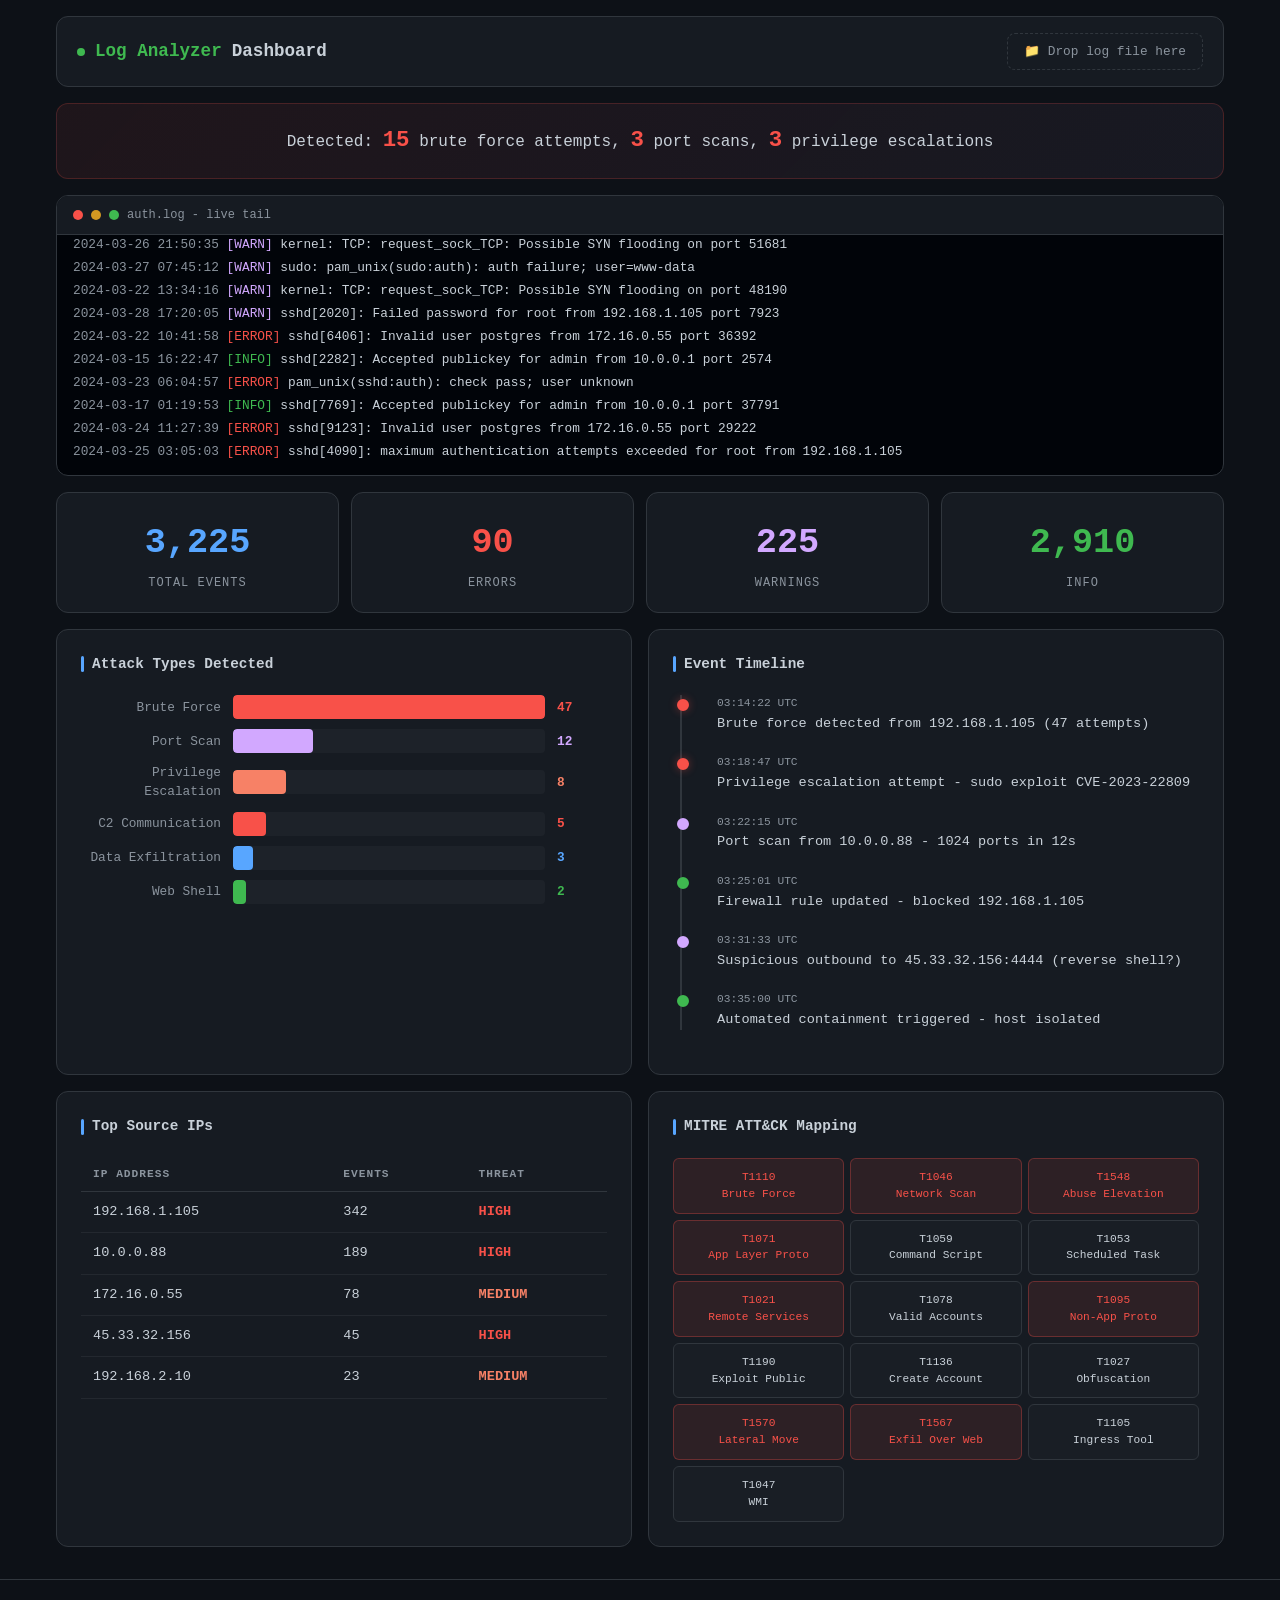
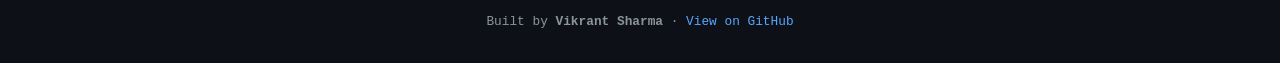
==== frontend/index.html @ 92d9c01c "feat: add interactive demo frontend" ====
<!DOCTYPE html>
<html lang="en">
<head>
<meta charset="UTF-8">
<meta name="viewport" content="width=device-width, initial-scale=1.0">
<title>Log Analyzer Dashboard - Cybersecurity Log Intelligence</title>
<style>
*,*::before,*::after{margin:0;padding:0;box-sizing:border-box}
:root{--bg:#0d1117;--surface:#161b22;--border:#30363d;--text:#c9d1d9;--text-dim:#8b949e;--error:#f85149;--success:#3fb950;--warn:#d2a8ff;--info:#58a6ff;--accent:#f78166}
body{font-family:'Cascadia Code','Fira Code','SF Mono',monospace;background:var(--bg);color:var(--text);overflow-x:hidden;line-height:1.5;font-size:14px}
a{color:var(--info);text-decoration:none}

.layout{display:grid;grid-template-columns:1fr;max-width:1200px;margin:0 auto;padding:16px;gap:16px}

/* Header */
.header{display:flex;align-items:center;justify-content:space-between;padding:16px 20px;background:var(--surface);border:1px solid var(--border);border-radius:12px;flex-wrap:wrap;gap:12px}
.header h1{font-size:1.1rem;font-weight:700;display:flex;align-items:center;gap:10px}
.header h1 span{color:var(--success)}
.pulse{width:8px;height:8px;border-radius:50%;background:var(--success);display:inline-block;animation:pulse 2s ease-in-out infinite}
@keyframes pulse{0%,100%{opacity:1;box-shadow:0 0 0 0 rgba(63,185,80,0.4)}50%{opacity:.7;box-shadow:0 0 0 6px rgba(63,185,80,0)}}
.upload-area{padding:8px 16px;border:1px dashed var(--border);border-radius:8px;color:var(--text-dim);font-size:.8rem;cursor:help;position:relative}
.upload-area:hover::after{content:'Demo Mode - Upload disabled';position:absolute;top:100%;left:50%;transform:translateX(-50%);margin-top:6px;padding:6px 12px;background:#1f2937;border:1px solid var(--border);border-radius:6px;font-size:.75rem;white-space:nowrap;color:var(--warn);z-index:10}

/* Terminal */
.terminal{background:#010409;border:1px solid var(--border);border-radius:12px;overflow:hidden}
.terminal-bar{display:flex;align-items:center;gap:8px;padding:10px 16px;background:var(--surface);border-bottom:1px solid var(--border)}
.terminal-dot{width:10px;height:10px;border-radius:50%}
.terminal-bar span{font-size:.75rem;color:var(--text-dim)}
.terminal-body{height:240px;overflow:hidden;padding:12px 16px;font-size:.8rem;line-height:1.8}
.log-line{opacity:0;animation:fadeInLog .3s forwards;white-space:nowrap;overflow:hidden;text-overflow:ellipsis}
@keyframes fadeInLog{to{opacity:1}}
.log-info{color:var(--success)}
.log-warn{color:var(--warn)}
.log-error{color:var(--error)}
.log-critical{color:#ff6b6b;font-weight:700;text-shadow:0 0 8px rgba(248,81,73,0.3)}
.log-ts{color:var(--text-dim)}

/* Stats Grid */
.stats-grid{display:grid;grid-template-columns:repeat(auto-fit,minmax(180px,1fr));gap:12px}
.stat-card{background:var(--surface);border:1px solid var(--border);border-radius:12px;padding:20px;text-align:center;transition:border-color .2s}
.stat-card:hover{border-color:var(--info)}
.stat-number{font-size:2.2rem;font-weight:800;margin:4px 0}
.stat-number.error-count{color:var(--error)}
.stat-number.warn-count{color:var(--warn)}
.stat-number.info-count{color:var(--success)}
.stat-number.total-count{color:var(--info)}
.stat-label{font-size:.75rem;color:var(--text-dim);text-transform:uppercase;letter-spacing:1px}

/* Counter Animation */
.counter{font-variant-numeric:tabular-nums}

/* Bar Chart */
.panel{background:var(--surface);border:1px solid var(--border);border-radius:12px;padding:24px}
.panel h3{font-size:.9rem;margin-bottom:20px;color:var(--text);display:flex;align-items:center;gap:8px}
.panel h3::before{content:'';width:3px;height:16px;background:var(--info);border-radius:2px;display:inline-block}
.bar-chart{display:flex;flex-direction:column;gap:10px}
.bar-row{display:grid;grid-template-columns:140px 1fr 50px;align-items:center;gap:12px}
.bar-name{font-size:.8rem;color:var(--text-dim);text-align:right}
.bar-track{height:24px;background:rgba(255,255,255,0.03);border-radius:4px;overflow:hidden}
.bar-fill{height:100%;border-radius:4px;transition:width 1.5s ease;width:0}
.bar-value{font-size:.8rem;font-weight:600}

/* Timeline */
.timeline{position:relative;padding-left:24px}
.timeline::before{content:'';position:absolute;left:7px;top:0;bottom:0;width:2px;background:var(--border)}
.tl-event{position:relative;margin-bottom:20px;padding-left:20px}
.tl-event::before{content:'';position:absolute;left:-20px;top:4px;width:12px;height:12px;border-radius:50%;border:2px solid var(--border);background:var(--bg)}
.tl-event.critical::before{border-color:var(--error);background:var(--error);box-shadow:0 0 8px rgba(248,81,73,0.4)}
.tl-event.warning::before{border-color:var(--warn);background:var(--warn)}
.tl-event.info::before{border-color:var(--success);background:var(--success)}
.tl-time{font-size:.7rem;color:var(--text-dim)}
.tl-desc{font-size:.85rem;margin-top:2px}

/* IP Table */
.ip-table{width:100%;border-collapse:collapse}
.ip-table th{text-align:left;font-size:.7rem;text-transform:uppercase;letter-spacing:1px;color:var(--text-dim);padding:8px 12px;border-bottom:1px solid var(--border)}
.ip-table td{padding:10px 12px;border-bottom:1px solid rgba(48,54,61,0.5);font-size:.85rem}
.ip-table tr:hover td{background:rgba(255,255,255,0.02)}
.threat-high{color:var(--error);font-weight:600}
.threat-med{color:var(--accent);font-weight:600}

/* MITRE Grid */
.mitre-grid{display:grid;grid-template-columns:repeat(auto-fill,minmax(130px,1fr));gap:6px}
.mitre-cell{padding:10px 8px;border-radius:6px;font-size:.7rem;text-align:center;border:1px solid var(--border);background:rgba(255,255,255,0.01);transition:all .2s;cursor:default}
.mitre-cell.detected{background:rgba(248,81,73,0.1);border-color:rgba(248,81,73,0.3);color:var(--error)}
.mitre-cell.detected:hover{background:rgba(248,81,73,0.2);transform:scale(1.05)}

/* Two col */
.two-col{display:grid;grid-template-columns:1fr 1fr;gap:16px}
@media(max-width:768px){.two-col{grid-template-columns:1fr}}

/* Detection banner */
.detection-banner{background:linear-gradient(135deg,rgba(248,81,73,0.08),rgba(215,168,255,0.05));border:1px solid rgba(248,81,73,0.2);border-radius:12px;padding:20px 24px;text-align:center;font-size:1rem}
.detection-banner strong{color:var(--error);font-size:1.4rem}

footer{padding:32px 16px;text-align:center;color:var(--text-dim);font-size:.8rem;border-top:1px solid var(--border);margin-top:16px}
footer a{color:var(--info)}

.fade-in{opacity:0;transform:translateY(16px);transition:opacity .5s,transform .5s}
.fade-in.visible{opacity:1;transform:translateY(0)}
</style>
</head>
<body>

<div class="layout">
  <div class="header">
    <h1><span class="pulse"></span> <span>Log Analyzer</span> Dashboard</h1>
    <div class="upload-area">&#128193; Drop log file here</div>
  </div>

  <div class="detection-banner fade-in">
    Detected: <strong><span class="counter" data-target="47">0</span></strong> brute force attempts, <strong><span class="counter" data-target="12">0</span></strong> port scans, <strong><span class="counter" data-target="8">0</span></strong> privilege escalations
  </div>

  <div class="terminal fade-in">
    <div class="terminal-bar">
      <div class="terminal-dot" style="background:#f85149"></div>
      <div class="terminal-dot" style="background:#d29922"></div>
      <div class="terminal-dot" style="background:#3fb950"></div>
      <span>auth.log - live tail</span>
    </div>
    <div class="terminal-body" id="terminalBody"></div>
  </div>

  <div class="stats-grid fade-in">
    <div class="stat-card"><div class="stat-number total-count counter" data-target="12847">0</div><div class="stat-label">Total Events</div></div>
    <div class="stat-card"><div class="stat-number error-count counter" data-target="342">0</div><div class="stat-label">Errors</div></div>
    <div class="stat-card"><div class="stat-number warn-count counter" data-target="891">0</div><div class="stat-label">Warnings</div></div>
    <div class="stat-card"><div class="stat-number info-count counter" data-target="11614">0</div><div class="stat-label">Info</div></div>
  </div>

  <div class="two-col fade-in">
    <div class="panel">
      <h3>Attack Types Detected</h3>
      <div class="bar-chart" id="barChart"></div>
    </div>
    <div class="panel">
      <h3>Event Timeline</h3>
      <div class="timeline">
        <div class="tl-event critical"><div class="tl-time">03:14:22 UTC</div><div class="tl-desc">Brute force detected from 192.168.1.105 (47 attempts)</div></div>
        <div class="tl-event critical"><div class="tl-time">03:18:47 UTC</div><div class="tl-desc">Privilege escalation attempt - sudo exploit CVE-2023-22809</div></div>
        <div class="tl-event warning"><div class="tl-time">03:22:15 UTC</div><div class="tl-desc">Port scan from 10.0.0.88 - 1024 ports in 12s</div></div>
        <div class="tl-event info"><div class="tl-time">03:25:01 UTC</div><div class="tl-desc">Firewall rule updated - blocked 192.168.1.105</div></div>
        <div class="tl-event warning"><div class="tl-time">03:31:33 UTC</div><div class="tl-desc">Suspicious outbound to 45.33.32.156:4444 (reverse shell?)</div></div>
        <div class="tl-event info"><div class="tl-time">03:35:00 UTC</div><div class="tl-desc">Automated containment triggered - host isolated</div></div>
      </div>
    </div>
  </div>

  <div class="two-col fade-in">
    <div class="panel">
      <h3>Top Source IPs</h3>
      <table class="ip-table">
        <thead><tr><th>IP Address</th><th>Events</th><th>Threat</th></tr></thead>
        <tbody>
          <tr><td>192.168.1.105</td><td>342</td><td class="threat-high">HIGH</td></tr>
          <tr><td>10.0.0.88</td><td>189</td><td class="threat-high">HIGH</td></tr>
          <tr><td>172.16.0.55</td><td>78</td><td class="threat-med">MEDIUM</td></tr>
          <tr><td>45.33.32.156</td><td>45</td><td class="threat-high">HIGH</td></tr>
          <tr><td>192.168.2.10</td><td>23</td><td class="threat-med">MEDIUM</td></tr>
        </tbody>
      </table>
    </div>
    <div class="panel">
      <h3>MITRE ATT&CK Mapping</h3>
      <div class="mitre-grid" id="mitreGrid"></div>
    </div>
  </div>
</div>

<footer>
  <p>Built by <strong>Vikrant Sharma</strong> &middot; <a href="https://github.com/Vikrant892/log-analyzer-dashboard" target="_blank">View on GitHub</a></p>
</footer>

<script>
// Log lines
const logTemplates=[
  {level:'info',msg:'sshd[{pid}]: Accepted publickey for admin from 10.0.0.1 port {port}'},
  {level:'warn',msg:'sshd[{pid}]: Failed password for root from 192.168.1.105 port {port}'},
  {level:'error',msg:'sshd[{pid}]: maximum authentication attempts exceeded for root from 192.168.1.105'},
  {level:'info',msg:'kernel: [UFW BLOCK] IN=eth0 SRC=10.0.0.88 DST=10.0.0.1 PROTO=TCP DPT={port}'},
  {level:'warn',msg:'sudo: pam_unix(sudo:auth): auth failure; user=www-data'},
  {level:'critical',msg:'CRITICAL: Possible privilege escalation detected - CVE-2023-22809'},
  {level:'info',msg:'systemd[1]: Started Session {pid} of user admin'},
  {level:'error',msg:'sshd[{pid}]: Invalid user postgres from 172.16.0.55 port {port}'},
  {level:'warn',msg:'kernel: TCP: request_sock_TCP: Possible SYN flooding on port {port}'},
  {level:'info',msg:'auditd[{pid}]: SYSCALL arch=c000003e syscall=59 success=yes'},
  {level:'critical',msg:'ALERT: Outbound connection to known C2 server 45.33.32.156:4444'},
  {level:'error',msg:'pam_unix(sshd:auth): check pass; user unknown'},
  {level:'warn',msg:'sshd[{pid}]: Disconnecting: Too many authentication failures for root'},
];
function rng(a,b){return Math.floor(Math.random()*(b-a+1))+a}
function genTimestamp(){return`2024-03-${rng(15,28)} ${String(rng(0,23)).padStart(2,'0')}:${String(rng(0,59)).padStart(2,'0')}:${String(rng(0,59)).padStart(2,'0')}`}
function addLogLine(){
  const t=logTemplates[rng(0,logTemplates.length-1)];
  const msg=t.msg.replace(/\{pid\}/g,rng(1000,9999)).replace(/\{port\}/g,rng(1024,65535));
  const body=document.getElementById('terminalBody');
  const line=document.createElement('div');
  line.className='log-line';
  line.innerHTML=`<span class="log-ts">${genTimestamp()}</span> <span class="log-${t.level}">[${t.level.toUpperCase()}]</span> ${msg}`;
  body.appendChild(line);
  if(body.children.length>50)body.removeChild(body.firstChild);
  body.scrollTop=body.scrollHeight;
}
setInterval(addLogLine,600);
for(let i=0;i<12;i++)addLogLine();

// Bar chart
const attacks=[
  {name:'Brute Force',value:47,color:'var(--error)'},
  {name:'Port Scan',value:12,color:'var(--warn)'},
  {name:'Privilege Escalation',value:8,color:'var(--accent)'},
  {name:'C2 Communication',value:5,color:'#f85149'},
  {name:'Data Exfiltration',value:3,color:'var(--info)'},
  {name:'Web Shell',value:2,color:'var(--success)'},
];
const maxVal=Math.max(...attacks.map(a=>a.value));
const bc=document.getElementById('barChart');
attacks.forEach(a=>{
  const pct=(a.value/maxVal)*100;
  bc.innerHTML+=`<div class="bar-row"><div class="bar-name">${a.name}</div><div class="bar-track"><div class="bar-fill" style="background:${a.color}" data-width="${pct}%"></div></div><div class="bar-value" style="color:${a.color}">${a.value}</div></div>`;
});

// MITRE grid
const techniques=[
  {id:'T1110',name:'Brute Force',detected:true},{id:'T1046',name:'Network Scan',detected:true},
  {id:'T1548',name:'Abuse Elevation',detected:true},{id:'T1071',name:'App Layer Proto',detected:true},
  {id:'T1059',name:'Command Script',detected:false},{id:'T1053',name:'Scheduled Task',detected:false},
  {id:'T1021',name:'Remote Services',detected:true},{id:'T1078',name:'Valid Accounts',detected:false},
  {id:'T1095',name:'Non-App Proto',detected:true},{id:'T1190',name:'Exploit Public',detected:false},
  {id:'T1136',name:'Create Account',detected:false},{id:'T1027',name:'Obfuscation',detected:false},
  {id:'T1570',name:'Lateral Move',detected:true},{id:'T1567',name:'Exfil Over Web',detected:true},
  {id:'T1105',name:'Ingress Tool',detected:false},{id:'T1047',name:'WMI',detected:false},
];
const mg=document.getElementById('mitreGrid');
techniques.forEach(t=>{mg.innerHTML+=`<div class="mitre-cell ${t.detected?'detected':''}">${t.id}<br>${t.name}</div>`});

// Counters
const obs=new IntersectionObserver(entries=>{entries.forEach(e=>{
  if(!e.isIntersecting)return;
  e.target.classList.add('visible');
  e.target.querySelectorAll('.counter').forEach(c=>{
    const target=parseInt(c.dataset.target);
    let current=0;
    const step=Math.ceil(target/60);
    const timer=setInterval(()=>{current+=step;if(current>=target){current=target;clearInterval(timer)}c.textContent=current.toLocaleString()},20);
  });
})},{threshold:0.1});
document.querySelectorAll('.fade-in').forEach(el=>obs.observe(el));

// Animate bars after load
setTimeout(()=>{document.querySelectorAll('.bar-fill').forEach(b=>{b.style.width=b.dataset.width})},300);
</script>
</body>
</html>
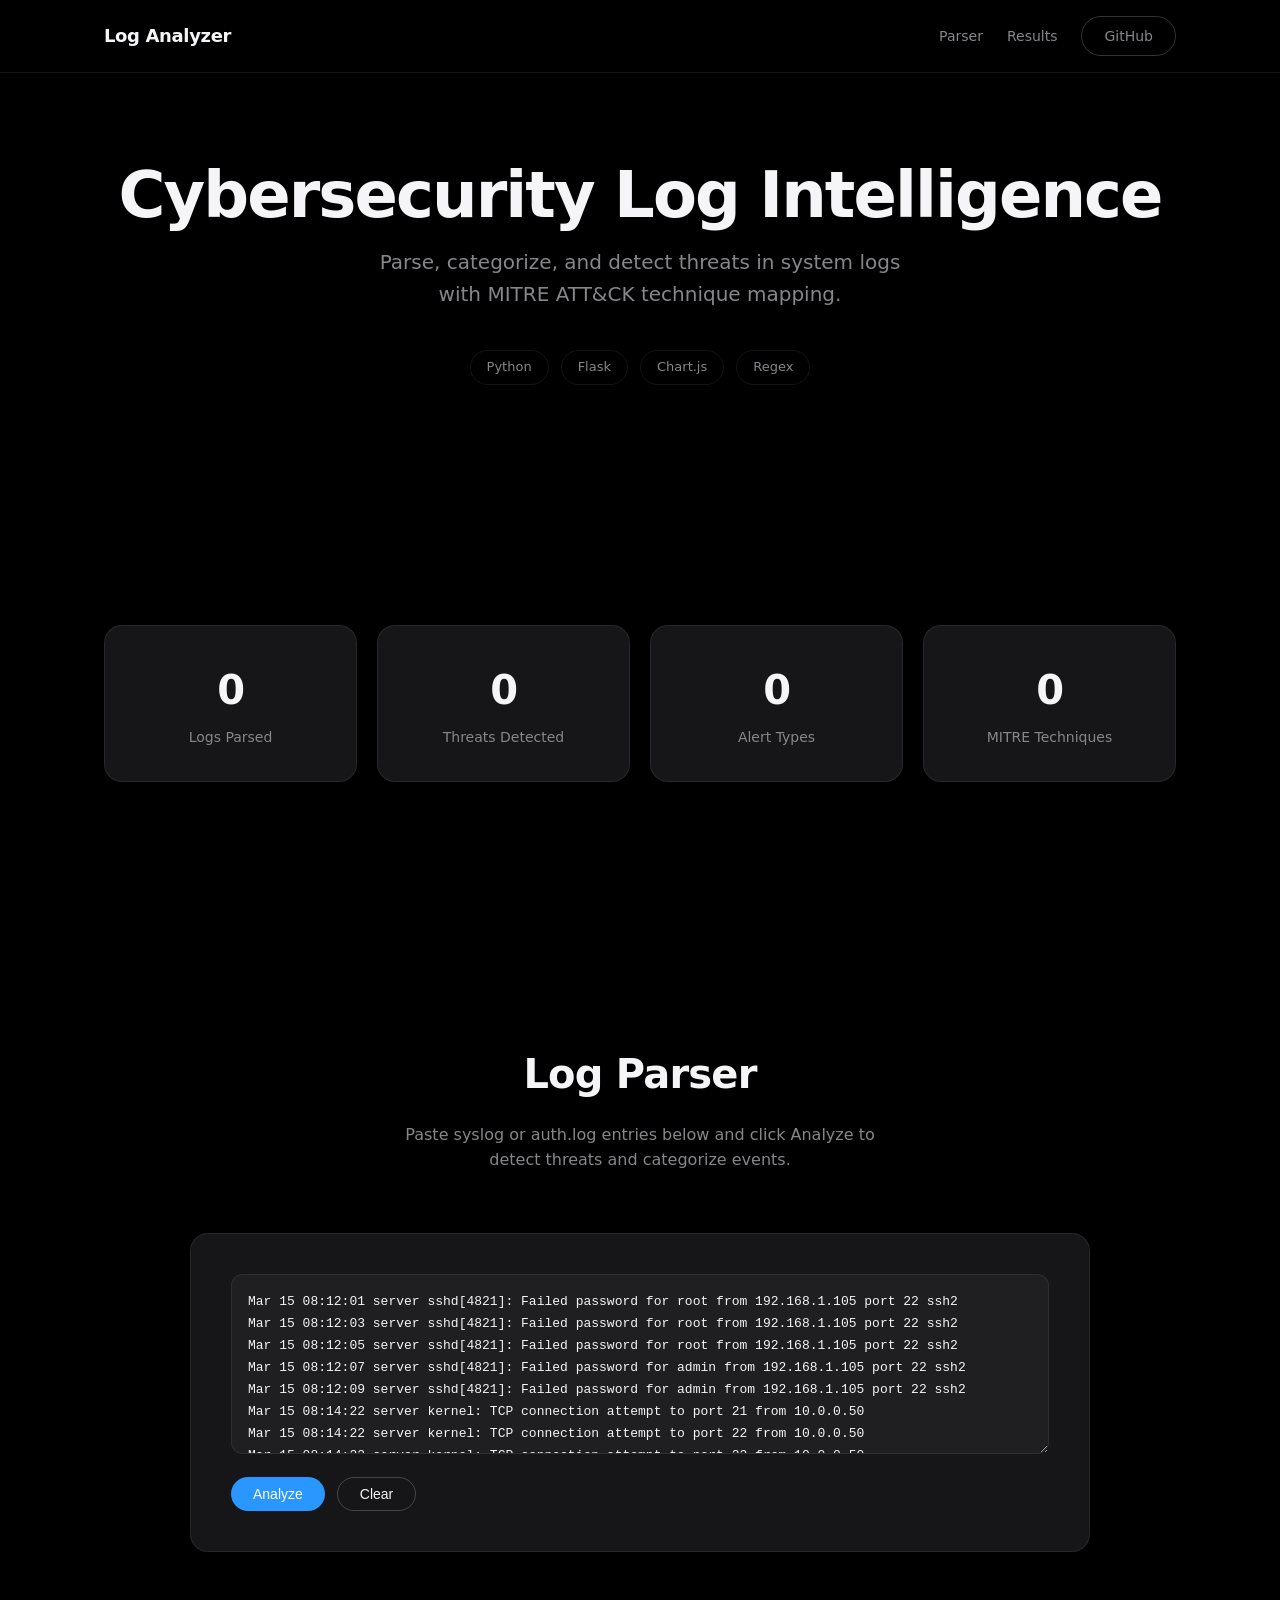
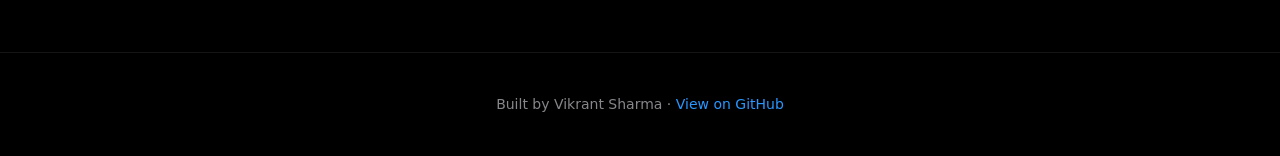
==== commit 150a4df1: "minor updates" ====
--- a/frontend/index.html
+++ b/frontend/index.html
@@ -3,253 +3,354 @@
 <head>
 <meta charset="UTF-8">
 <meta name="viewport" content="width=device-width, initial-scale=1.0">
-<title>Log Analyzer Dashboard - Cybersecurity Log Intelligence</title>
+<title>Log Analyzer</title>
 <style>
 *,*::before,*::after{margin:0;padding:0;box-sizing:border-box}
-:root{--bg:#0d1117;--surface:#161b22;--border:#30363d;--text:#c9d1d9;--text-dim:#8b949e;--error:#f85149;--success:#3fb950;--warn:#d2a8ff;--info:#58a6ff;--accent:#f78166}
-body{font-family:'Cascadia Code','Fira Code','SF Mono',monospace;background:var(--bg);color:var(--text);overflow-x:hidden;line-height:1.5;font-size:14px}
-a{color:var(--info);text-decoration:none}
-
-.layout{display:grid;grid-template-columns:1fr;max-width:1200px;margin:0 auto;padding:16px;gap:16px}
-
-/* Header */
-.header{display:flex;align-items:center;justify-content:space-between;padding:16px 20px;background:var(--surface);border:1px solid var(--border);border-radius:12px;flex-wrap:wrap;gap:12px}
-.header h1{font-size:1.1rem;font-weight:700;display:flex;align-items:center;gap:10px}
-.header h1 span{color:var(--success)}
-.pulse{width:8px;height:8px;border-radius:50%;background:var(--success);display:inline-block;animation:pulse 2s ease-in-out infinite}
-@keyframes pulse{0%,100%{opacity:1;box-shadow:0 0 0 0 rgba(63,185,80,0.4)}50%{opacity:.7;box-shadow:0 0 0 6px rgba(63,185,80,0)}}
-.upload-area{padding:8px 16px;border:1px dashed var(--border);border-radius:8px;color:var(--text-dim);font-size:.8rem;cursor:help;position:relative}
-.upload-area:hover::after{content:'Demo Mode - Upload disabled';position:absolute;top:100%;left:50%;transform:translateX(-50%);margin-top:6px;padding:6px 12px;background:#1f2937;border:1px solid var(--border);border-radius:6px;font-size:.75rem;white-space:nowrap;color:var(--warn);z-index:10}
-
-/* Terminal */
-.terminal{background:#010409;border:1px solid var(--border);border-radius:12px;overflow:hidden}
-.terminal-bar{display:flex;align-items:center;gap:8px;padding:10px 16px;background:var(--surface);border-bottom:1px solid var(--border)}
-.terminal-dot{width:10px;height:10px;border-radius:50%}
-.terminal-bar span{font-size:.75rem;color:var(--text-dim)}
-.terminal-body{height:240px;overflow:hidden;padding:12px 16px;font-size:.8rem;line-height:1.8}
-.log-line{opacity:0;animation:fadeInLog .3s forwards;white-space:nowrap;overflow:hidden;text-overflow:ellipsis}
-@keyframes fadeInLog{to{opacity:1}}
-.log-info{color:var(--success)}
-.log-warn{color:var(--warn)}
-.log-error{color:var(--error)}
-.log-critical{color:#ff6b6b;font-weight:700;text-shadow:0 0 8px rgba(248,81,73,0.3)}
-.log-ts{color:var(--text-dim)}
-
-/* Stats Grid */
-.stats-grid{display:grid;grid-template-columns:repeat(auto-fit,minmax(180px,1fr));gap:12px}
-.stat-card{background:var(--surface);border:1px solid var(--border);border-radius:12px;padding:20px;text-align:center;transition:border-color .2s}
-.stat-card:hover{border-color:var(--info)}
-.stat-number{font-size:2.2rem;font-weight:800;margin:4px 0}
-.stat-number.error-count{color:var(--error)}
-.stat-number.warn-count{color:var(--warn)}
-.stat-number.info-count{color:var(--success)}
-.stat-number.total-count{color:var(--info)}
-.stat-label{font-size:.75rem;color:var(--text-dim);text-transform:uppercase;letter-spacing:1px}
-
-/* Counter Animation */
-.counter{font-variant-numeric:tabular-nums}
-
-/* Bar Chart */
-.panel{background:var(--surface);border:1px solid var(--border);border-radius:12px;padding:24px}
-.panel h3{font-size:.9rem;margin-bottom:20px;color:var(--text);display:flex;align-items:center;gap:8px}
-.panel h3::before{content:'';width:3px;height:16px;background:var(--info);border-radius:2px;display:inline-block}
-.bar-chart{display:flex;flex-direction:column;gap:10px}
-.bar-row{display:grid;grid-template-columns:140px 1fr 50px;align-items:center;gap:12px}
-.bar-name{font-size:.8rem;color:var(--text-dim);text-align:right}
-.bar-track{height:24px;background:rgba(255,255,255,0.03);border-radius:4px;overflow:hidden}
-.bar-fill{height:100%;border-radius:4px;transition:width 1.5s ease;width:0}
-.bar-value{font-size:.8rem;font-weight:600}
+:root{--bg:#000;--card:rgba(28,28,30,0.8);--border:rgba(255,255,255,0.08);--text:#F5F5F7;--sub:#86868B;--accent:#2997FF;--radius:18px;--font:-apple-system,BlinkMacSystemFont,'SF Pro Display','Inter',system-ui,sans-serif;--crit:#FF453A;--high:#FF9F0A;--med:#FFD60A;--low:#30D158;--info:#64D2FF}
+html{scroll-behavior:smooth}
+body{background:var(--bg);color:var(--text);font-family:var(--font);line-height:1.6;-webkit-font-smoothing:antialiased}
+a{color:var(--accent);text-decoration:none;transition:opacity .3s ease}
+a:hover{opacity:.8}
+.container{max-width:1120px;margin:0 auto;padding:0 24px}
+section{padding:100px 0}
+
+/* Nav */
+nav{position:fixed;top:0;left:0;right:0;z-index:100;background:rgba(0,0,0,0.85);backdrop-filter:blur(20px);border-bottom:1px solid var(--border);padding:16px 0}
+nav .container{display:flex;justify-content:space-between;align-items:center}
+nav h1{font-size:18px;font-weight:600;letter-spacing:-0.02em}
+nav .links{display:flex;gap:24px;align-items:center}
+nav .links a{color:var(--sub);font-size:14px;transition:color .3s ease}
+nav .links a:hover{color:var(--text)}
+.pill{display:inline-block;padding:8px 22px;border-radius:100px;font-size:14px;font-weight:500;transition:all .3s ease;cursor:pointer;border:none}
+.pill-primary{background:var(--accent);color:#fff}
+.pill-primary:hover{background:#1a8aed;opacity:1}
+.pill-outline{border:1px solid rgba(255,255,255,0.2);color:var(--text);background:transparent}
+.pill-outline:hover{border-color:rgba(255,255,255,0.4);opacity:1}
+
+/* Hero */
+.hero{padding:160px 0 80px;text-align:center}
+.hero h2{font-size:clamp(40px,6vw,64px);font-weight:700;letter-spacing:-0.03em;line-height:1.1;margin-bottom:16px}
+.hero p{font-size:20px;color:var(--sub);max-width:540px;margin:0 auto 40px}
+.tech-stack{display:flex;gap:12px;justify-content:center;flex-wrap:wrap}
+.tech-tag{padding:6px 16px;border-radius:100px;border:1px solid var(--border);font-size:13px;color:var(--sub)}
+
+/* Stats */
+.stats{display:grid;grid-template-columns:repeat(auto-fit,minmax(200px,1fr));gap:20px;padding:60px 0}
+.stat-card{background:var(--card);border:1px solid var(--border);border-radius:var(--radius);backdrop-filter:blur(20px);padding:32px;text-align:center;transition:transform .3s ease}
+.stat-card:hover{transform:translateY(-4px)}
+.stat-card .value{font-size:40px;font-weight:700;letter-spacing:-0.03em}
+.stat-card .label{font-size:14px;color:var(--sub);margin-top:4px}
+
+/* Section headings */
+.section-title{font-size:clamp(28px,4vw,40px);font-weight:700;letter-spacing:-0.02em;text-align:center;margin-bottom:16px}
+.section-sub{font-size:16px;color:var(--sub);text-align:center;margin-bottom:60px;max-width:520px;margin-left:auto;margin-right:auto}
+
+/* Parser */
+.parser-card{background:var(--card);border:1px solid var(--border);border-radius:var(--radius);backdrop-filter:blur(20px);padding:40px;max-width:900px;margin:0 auto}
+#log-input{width:100%;min-height:180px;background:rgba(255,255,255,0.04);border:1px solid var(--border);border-radius:12px;padding:16px;color:var(--text);font-family:'SF Mono',Consolas,monospace;font-size:13px;resize:vertical;transition:border .3s ease;line-height:1.7}
+#log-input:focus{outline:none;border-color:var(--accent)}
+.parser-actions{display:flex;gap:12px;margin-top:16px;flex-wrap:wrap}
+
+/* Results grid */
+.results-grid{display:grid;grid-template-columns:1fr 1fr;gap:24px;margin-top:40px}
+.result-panel{background:rgba(255,255,255,0.03);border:1px solid var(--border);border-radius:var(--radius);padding:24px}
+.result-panel h4{font-size:14px;font-weight:600;margin-bottom:16px;text-transform:uppercase;letter-spacing:.04em;color:var(--sub)}
+.threat-item{padding:12px 0;border-bottom:1px solid var(--border);display:flex;gap:12px;align-items:flex-start}
+.threat-item:last-child{border-bottom:none}
+.sev-dot{width:10px;height:10px;border-radius:50%;flex-shrink:0;margin-top:5px}
+.sev-crit{background:var(--crit)}.sev-high{background:var(--high)}.sev-med{background:var(--med)}.sev-low{background:var(--low)}.sev-info{background:var(--info)}
+.threat-info .title{font-size:14px;font-weight:500}
+.threat-info .mitre{font-size:12px;color:var(--accent);margin-top:2px}
+.threat-info .detail{font-size:12px;color:var(--sub);margin-top:2px}
+
+/* Donut */
+.donut-wrap{display:flex;align-items:center;justify-content:center;gap:32px;flex-wrap:wrap}
+.donut{width:140px;height:140px;border-radius:50%;position:relative}
+.donut-center{position:absolute;inset:30px;border-radius:50%;background:var(--bg);display:flex;align-items:center;justify-content:center;font-size:13px;font-weight:600}
+.donut-legend{display:flex;flex-direction:column;gap:8px}
+.legend-item{display:flex;align-items:center;gap:8px;font-size:13px}
+.legend-color{width:12px;height:12px;border-radius:3px;flex-shrink:0}
 
 /* Timeline */
-.timeline{position:relative;padding-left:24px}
-.timeline::before{content:'';position:absolute;left:7px;top:0;bottom:0;width:2px;background:var(--border)}
-.tl-event{position:relative;margin-bottom:20px;padding-left:20px}
-.tl-event::before{content:'';position:absolute;left:-20px;top:4px;width:12px;height:12px;border-radius:50%;border:2px solid var(--border);background:var(--bg)}
-.tl-event.critical::before{border-color:var(--error);background:var(--error);box-shadow:0 0 8px rgba(248,81,73,0.4)}
-.tl-event.warning::before{border-color:var(--warn);background:var(--warn)}
-.tl-event.info::before{border-color:var(--success);background:var(--success)}
-.tl-time{font-size:.7rem;color:var(--text-dim)}
-.tl-desc{font-size:.85rem;margin-top:2px}
-
-/* IP Table */
-.ip-table{width:100%;border-collapse:collapse}
-.ip-table th{text-align:left;font-size:.7rem;text-transform:uppercase;letter-spacing:1px;color:var(--text-dim);padding:8px 12px;border-bottom:1px solid var(--border)}
-.ip-table td{padding:10px 12px;border-bottom:1px solid rgba(48,54,61,0.5);font-size:.85rem}
-.ip-table tr:hover td{background:rgba(255,255,255,0.02)}
-.threat-high{color:var(--error);font-weight:600}
-.threat-med{color:var(--accent);font-weight:600}
-
-/* MITRE Grid */
-.mitre-grid{display:grid;grid-template-columns:repeat(auto-fill,minmax(130px,1fr));gap:6px}
-.mitre-cell{padding:10px 8px;border-radius:6px;font-size:.7rem;text-align:center;border:1px solid var(--border);background:rgba(255,255,255,0.01);transition:all .2s;cursor:default}
-.mitre-cell.detected{background:rgba(248,81,73,0.1);border-color:rgba(248,81,73,0.3);color:var(--error)}
-.mitre-cell.detected:hover{background:rgba(248,81,73,0.2);transform:scale(1.05)}
-
-/* Two col */
-.two-col{display:grid;grid-template-columns:1fr 1fr;gap:16px}
-@media(max-width:768px){.two-col{grid-template-columns:1fr}}
-
-/* Detection banner */
-.detection-banner{background:linear-gradient(135deg,rgba(248,81,73,0.08),rgba(215,168,255,0.05));border:1px solid rgba(248,81,73,0.2);border-radius:12px;padding:20px 24px;text-align:center;font-size:1rem}
-.detection-banner strong{color:var(--error);font-size:1.4rem}
-
-footer{padding:32px 16px;text-align:center;color:var(--text-dim);font-size:.8rem;border-top:1px solid var(--border);margin-top:16px}
-footer a{color:var(--info)}
-
-.fade-in{opacity:0;transform:translateY(16px);transition:opacity .5s,transform .5s}
-.fade-in.visible{opacity:1;transform:translateY(0)}
+.timeline{position:relative;padding-left:28px;max-height:400px;overflow-y:auto}
+.timeline::before{content:'';position:absolute;left:5px;top:0;bottom:0;width:2px;background:var(--border)}
+.tl-item{position:relative;padding:0 0 24px 20px}
+.tl-item::before{content:'';position:absolute;left:-24px;top:6px;width:12px;height:12px;border-radius:50%;border:2px solid var(--border)}
+.tl-item.tl-crit::before{border-color:var(--crit);background:rgba(255,69,58,0.3)}
+.tl-item.tl-high::before{border-color:var(--high);background:rgba(255,159,10,0.3)}
+.tl-item.tl-med::before{border-color:var(--med);background:rgba(255,214,10,0.3)}
+.tl-item.tl-low::before{border-color:var(--low);background:rgba(48,209,88,0.3)}
+.tl-item .tl-time{font-size:12px;color:var(--sub)}
+.tl-item .tl-msg{font-size:14px;margin-top:2px}
+.tl-item .tl-sev{font-size:11px;font-weight:600;text-transform:uppercase;letter-spacing:.04em;margin-top:2px}
+
+#results-section{display:none}
+
+/* Footer */
+footer{border-top:1px solid var(--border);padding:40px 0;text-align:center}
+footer p{color:var(--sub);font-size:14px}
+footer a{color:var(--accent)}
+
+@media(max-width:680px){
+  nav .links{gap:14px}
+  .results-grid{grid-template-columns:1fr}
+}
 </style>
 </head>
 <body>
 
-<div class="layout">
-  <div class="header">
-    <h1><span class="pulse"></span> <span>Log Analyzer</span> Dashboard</h1>
-    <div class="upload-area">&#128193; Drop log file here</div>
-  </div>
-
-  <div class="detection-banner fade-in">
-    Detected: <strong><span class="counter" data-target="47">0</span></strong> brute force attempts, <strong><span class="counter" data-target="12">0</span></strong> port scans, <strong><span class="counter" data-target="8">0</span></strong> privilege escalations
-  </div>
-
-  <div class="terminal fade-in">
-    <div class="terminal-bar">
-      <div class="terminal-dot" style="background:#f85149"></div>
-      <div class="terminal-dot" style="background:#d29922"></div>
-      <div class="terminal-dot" style="background:#3fb950"></div>
-      <span>auth.log - live tail</span>
-    </div>
-    <div class="terminal-body" id="terminalBody"></div>
-  </div>
-
-  <div class="stats-grid fade-in">
-    <div class="stat-card"><div class="stat-number total-count counter" data-target="12847">0</div><div class="stat-label">Total Events</div></div>
-    <div class="stat-card"><div class="stat-number error-count counter" data-target="342">0</div><div class="stat-label">Errors</div></div>
-    <div class="stat-card"><div class="stat-number warn-count counter" data-target="891">0</div><div class="stat-label">Warnings</div></div>
-    <div class="stat-card"><div class="stat-number info-count counter" data-target="11614">0</div><div class="stat-label">Info</div></div>
-  </div>
-
-  <div class="two-col fade-in">
-    <div class="panel">
-      <h3>Attack Types Detected</h3>
-      <div class="bar-chart" id="barChart"></div>
-    </div>
-    <div class="panel">
-      <h3>Event Timeline</h3>
-      <div class="timeline">
-        <div class="tl-event critical"><div class="tl-time">03:14:22 UTC</div><div class="tl-desc">Brute force detected from 192.168.1.105 (47 attempts)</div></div>
-        <div class="tl-event critical"><div class="tl-time">03:18:47 UTC</div><div class="tl-desc">Privilege escalation attempt - sudo exploit CVE-2023-22809</div></div>
-        <div class="tl-event warning"><div class="tl-time">03:22:15 UTC</div><div class="tl-desc">Port scan from 10.0.0.88 - 1024 ports in 12s</div></div>
-        <div class="tl-event info"><div class="tl-time">03:25:01 UTC</div><div class="tl-desc">Firewall rule updated - blocked 192.168.1.105</div></div>
-        <div class="tl-event warning"><div class="tl-time">03:31:33 UTC</div><div class="tl-desc">Suspicious outbound to 45.33.32.156:4444 (reverse shell?)</div></div>
-        <div class="tl-event info"><div class="tl-time">03:35:00 UTC</div><div class="tl-desc">Automated containment triggered - host isolated</div></div>
+<nav>
+  <div class="container">
+    <h1>Log Analyzer</h1>
+    <div class="links">
+      <a href="#parser">Parser</a>
+      <a href="#results-section">Results</a>
+      <a href="https://github.com/Vikrant892/log-analyzer-dashboard" target="_blank" class="pill pill-outline">GitHub</a>
+    </div>
+  </div>
+</nav>
+
+<section class="hero">
+  <div class="container">
+    <h2>Cybersecurity Log Intelligence</h2>
+    <p>Parse, categorize, and detect threats in system logs with MITRE ATT&CK technique mapping.</p>
+    <div class="tech-stack">
+      <span class="tech-tag">Python</span>
+      <span class="tech-tag">Flask</span>
+      <span class="tech-tag">Chart.js</span>
+      <span class="tech-tag">Regex</span>
+    </div>
+  </div>
+</section>
+
+<section>
+  <div class="container">
+    <div class="stats">
+      <div class="stat-card"><div class="value" id="stat-parsed">0</div><div class="label">Logs Parsed</div></div>
+      <div class="stat-card"><div class="value" id="stat-threats">0</div><div class="label">Threats Detected</div></div>
+      <div class="stat-card"><div class="value" id="stat-types">0</div><div class="label">Alert Types</div></div>
+      <div class="stat-card"><div class="value" id="stat-mitre">0</div><div class="label">MITRE Techniques</div></div>
+    </div>
+  </div>
+</section>
+
+<section id="parser">
+  <div class="container">
+    <h3 class="section-title">Log Parser</h3>
+    <p class="section-sub">Paste syslog or auth.log entries below and click Analyze to detect threats and categorize events.</p>
+    <div class="parser-card">
+      <textarea id="log-input" spellcheck="false">Mar 15 08:12:01 server sshd[4821]: Failed password for root from 192.168.1.105 port 22 ssh2
+Mar 15 08:12:03 server sshd[4821]: Failed password for root from 192.168.1.105 port 22 ssh2
+Mar 15 08:12:05 server sshd[4821]: Failed password for root from 192.168.1.105 port 22 ssh2
+Mar 15 08:12:07 server sshd[4821]: Failed password for admin from 192.168.1.105 port 22 ssh2
+Mar 15 08:12:09 server sshd[4821]: Failed password for admin from 192.168.1.105 port 22 ssh2
+Mar 15 08:14:22 server kernel: TCP connection attempt to port 21 from 10.0.0.50
+Mar 15 08:14:22 server kernel: TCP connection attempt to port 22 from 10.0.0.50
+Mar 15 08:14:23 server kernel: TCP connection attempt to port 23 from 10.0.0.50
+Mar 15 08:14:23 server kernel: TCP connection attempt to port 25 from 10.0.0.50
+Mar 15 08:14:24 server kernel: TCP connection attempt to port 80 from 10.0.0.50
+Mar 15 08:15:30 server sshd[4900]: Accepted publickey for deploy from 172.16.0.10 port 22 ssh2
+Mar 15 08:16:45 server sudo: admin : TTY=pts/0 ; PWD=/root ; USER=root ; COMMAND=/bin/bash
+Mar 15 08:18:01 server CRON[5010]: (root) CMD (/usr/bin/backup.sh)</textarea>
+      <div class="parser-actions">
+        <button class="pill pill-primary" onclick="analyzeLogs()">Analyze</button>
+        <button class="pill pill-outline" onclick="clearResults()">Clear</button>
       </div>
     </div>
   </div>
-
-  <div class="two-col fade-in">
-    <div class="panel">
-      <h3>Top Source IPs</h3>
-      <table class="ip-table">
-        <thead><tr><th>IP Address</th><th>Events</th><th>Threat</th></tr></thead>
-        <tbody>
-          <tr><td>192.168.1.105</td><td>342</td><td class="threat-high">HIGH</td></tr>
-          <tr><td>10.0.0.88</td><td>189</td><td class="threat-high">HIGH</td></tr>
-          <tr><td>172.16.0.55</td><td>78</td><td class="threat-med">MEDIUM</td></tr>
-          <tr><td>45.33.32.156</td><td>45</td><td class="threat-high">HIGH</td></tr>
-          <tr><td>192.168.2.10</td><td>23</td><td class="threat-med">MEDIUM</td></tr>
-        </tbody>
-      </table>
-    </div>
-    <div class="panel">
-      <h3>MITRE ATT&CK Mapping</h3>
-      <div class="mitre-grid" id="mitreGrid"></div>
-    </div>
-  </div>
-</div>
+</section>
+
+<section id="results-section">
+  <div class="container">
+    <h3 class="section-title">Analysis Results</h3>
+    <div class="results-grid">
+      <div class="result-panel">
+        <h4>Threat Detection</h4>
+        <div id="threats-list"></div>
+      </div>
+      <div class="result-panel">
+        <h4>Log Type Distribution</h4>
+        <div class="donut-wrap">
+          <div class="donut" id="donut"></div>
+          <div class="donut-legend" id="donut-legend"></div>
+        </div>
+      </div>
+    </div>
+    <div class="result-panel" style="margin-top:24px">
+      <h4>Alert Timeline</h4>
+      <div class="timeline" id="timeline"></div>
+    </div>
+  </div>
+</section>
 
 <footer>
-  <p>Built by <strong>Vikrant Sharma</strong> &middot; <a href="https://github.com/Vikrant892/log-analyzer-dashboard" target="_blank">View on GitHub</a></p>
+  <div class="container">
+    <p>Built by Vikrant Sharma &middot; <a href="https://github.com/Vikrant892/log-analyzer-dashboard" target="_blank">View on GitHub</a></p>
+  </div>
 </footer>
 
 <script>
-// Log lines
-const logTemplates=[
-  {level:'info',msg:'sshd[{pid}]: Accepted publickey for admin from 10.0.0.1 port {port}'},
-  {level:'warn',msg:'sshd[{pid}]: Failed password for root from 192.168.1.105 port {port}'},
-  {level:'error',msg:'sshd[{pid}]: maximum authentication attempts exceeded for root from 192.168.1.105'},
-  {level:'info',msg:'kernel: [UFW BLOCK] IN=eth0 SRC=10.0.0.88 DST=10.0.0.1 PROTO=TCP DPT={port}'},
-  {level:'warn',msg:'sudo: pam_unix(sudo:auth): auth failure; user=www-data'},
-  {level:'critical',msg:'CRITICAL: Possible privilege escalation detected - CVE-2023-22809'},
-  {level:'info',msg:'systemd[1]: Started Session {pid} of user admin'},
-  {level:'error',msg:'sshd[{pid}]: Invalid user postgres from 172.16.0.55 port {port}'},
-  {level:'warn',msg:'kernel: TCP: request_sock_TCP: Possible SYN flooding on port {port}'},
-  {level:'info',msg:'auditd[{pid}]: SYSCALL arch=c000003e syscall=59 success=yes'},
-  {level:'critical',msg:'ALERT: Outbound connection to known C2 server 45.33.32.156:4444'},
-  {level:'error',msg:'pam_unix(sshd:auth): check pass; user unknown'},
-  {level:'warn',msg:'sshd[{pid}]: Disconnecting: Too many authentication failures for root'},
-];
-function rng(a,b){return Math.floor(Math.random()*(b-a+1))+a}
-function genTimestamp(){return`2024-03-${rng(15,28)} ${String(rng(0,23)).padStart(2,'0')}:${String(rng(0,59)).padStart(2,'0')}:${String(rng(0,59)).padStart(2,'0')}`}
-function addLogLine(){
-  const t=logTemplates[rng(0,logTemplates.length-1)];
-  const msg=t.msg.replace(/\{pid\}/g,rng(1000,9999)).replace(/\{port\}/g,rng(1024,65535));
-  const body=document.getElementById('terminalBody');
-  const line=document.createElement('div');
-  line.className='log-line';
-  line.innerHTML=`<span class="log-ts">${genTimestamp()}</span> <span class="log-${t.level}">[${t.level.toUpperCase()}]</span> ${msg}`;
-  body.appendChild(line);
-  if(body.children.length>50)body.removeChild(body.firstChild);
-  body.scrollTop=body.scrollHeight;
-}
-setInterval(addLogLine,600);
-for(let i=0;i<12;i++)addLogLine();
-
-// Bar chart
-const attacks=[
-  {name:'Brute Force',value:47,color:'var(--error)'},
-  {name:'Port Scan',value:12,color:'var(--warn)'},
-  {name:'Privilege Escalation',value:8,color:'var(--accent)'},
-  {name:'C2 Communication',value:5,color:'#f85149'},
-  {name:'Data Exfiltration',value:3,color:'var(--info)'},
-  {name:'Web Shell',value:2,color:'var(--success)'},
-];
-const maxVal=Math.max(...attacks.map(a=>a.value));
-const bc=document.getElementById('barChart');
-attacks.forEach(a=>{
-  const pct=(a.value/maxVal)*100;
-  bc.innerHTML+=`<div class="bar-row"><div class="bar-name">${a.name}</div><div class="bar-track"><div class="bar-fill" style="background:${a.color}" data-width="${pct}%"></div></div><div class="bar-value" style="color:${a.color}">${a.value}</div></div>`;
-});
-
-// MITRE grid
-const techniques=[
-  {id:'T1110',name:'Brute Force',detected:true},{id:'T1046',name:'Network Scan',detected:true},
-  {id:'T1548',name:'Abuse Elevation',detected:true},{id:'T1071',name:'App Layer Proto',detected:true},
-  {id:'T1059',name:'Command Script',detected:false},{id:'T1053',name:'Scheduled Task',detected:false},
-  {id:'T1021',name:'Remote Services',detected:true},{id:'T1078',name:'Valid Accounts',detected:false},
-  {id:'T1095',name:'Non-App Proto',detected:true},{id:'T1190',name:'Exploit Public',detected:false},
-  {id:'T1136',name:'Create Account',detected:false},{id:'T1027',name:'Obfuscation',detected:false},
-  {id:'T1570',name:'Lateral Move',detected:true},{id:'T1567',name:'Exfil Over Web',detected:true},
-  {id:'T1105',name:'Ingress Tool',detected:false},{id:'T1047',name:'WMI',detected:false},
-];
-const mg=document.getElementById('mitreGrid');
-techniques.forEach(t=>{mg.innerHTML+=`<div class="mitre-cell ${t.detected?'detected':''}">${t.id}<br>${t.name}</div>`});
-
-// Counters
-const obs=new IntersectionObserver(entries=>{entries.forEach(e=>{
-  if(!e.isIntersecting)return;
-  e.target.classList.add('visible');
-  e.target.querySelectorAll('.counter').forEach(c=>{
-    const target=parseInt(c.dataset.target);
-    let current=0;
-    const step=Math.ceil(target/60);
-    const timer=setInterval(()=>{current+=step;if(current>=target){current=target;clearInterval(timer)}c.textContent=current.toLocaleString()},20);
-  });
-})},{threshold:0.1});
-document.querySelectorAll('.fade-in').forEach(el=>obs.observe(el));
-
-// Animate bars after load
-setTimeout(()=>{document.querySelectorAll('.bar-fill').forEach(b=>{b.style.width=b.dataset.width})},300);
+var MITRE = {
+  bruteForce: { id: 'T1110', name: 'Brute Force', tactic: 'Credential Access' },
+  portScan: { id: 'T1046', name: 'Network Service Discovery', tactic: 'Discovery' },
+  privEsc: { id: 'T1548', name: 'Abuse Elevation Control', tactic: 'Privilege Escalation' }
+};
+
+function parseLogs(raw) {
+  var lines = raw.trim().split('\n').filter(function(l) { return l.trim(); });
+  var results = { lines: [], types: {}, threats: [], timeline: [] };
+  var failedLogins = {};
+  var portScans = {};
+
+  lines.forEach(function(line, i) {
+    var parsed = { raw: line, index: i };
+
+    if (/Failed password/i.test(line)) {
+      parsed.type = 'auth_failure';
+      var ipMatch = line.match(/from\s+([\d.]+)/);
+      var userMatch = line.match(/for\s+(\w+)/);
+      if (ipMatch) {
+        var ip = ipMatch[1];
+        failedLogins[ip] = (failedLogins[ip] || 0) + 1;
+        parsed.ip = ip;
+        parsed.user = userMatch ? userMatch[1] : 'unknown';
+      }
+    } else if (/Accepted/i.test(line)) {
+      parsed.type = 'auth_success';
+    } else if (/connection attempt to port/i.test(line)) {
+      parsed.type = 'network';
+      var ipM = line.match(/from\s+([\d.]+)/);
+      var portM = line.match(/port\s+(\d+)/);
+      if (ipM) {
+        var scanIp = ipM[1];
+        if (!portScans[scanIp]) portScans[scanIp] = [];
+        portScans[scanIp].push(parseInt(portM[1]));
+        parsed.ip = scanIp;
+      }
+    } else if (/sudo/i.test(line)) {
+      parsed.type = 'privilege';
+    } else if (/CRON/i.test(line)) {
+      parsed.type = 'scheduled';
+    } else {
+      parsed.type = 'system';
+    }
+
+    results.types[parsed.type] = (results.types[parsed.type] || 0) + 1;
+    results.lines.push(parsed);
+  });
+
+  Object.keys(failedLogins).forEach(function(ip) {
+    var count = failedLogins[ip];
+    if (count >= 3) {
+      results.threats.push({
+        severity: 'critical', type: 'Brute Force Attempt',
+        detail: count + ' failed logins from ' + ip,
+        mitre: MITRE.bruteForce
+      });
+      results.timeline.push({ time: 'Detected', msg: 'Brute force from ' + ip + ' (' + count + ' attempts)', sev: 'crit' });
+    }
+  });
+
+  Object.keys(portScans).forEach(function(ip) {
+    var ports = portScans[ip];
+    if (ports.length >= 3) {
+      var sorted = ports.sort(function(a, b) { return a - b; });
+      results.threats.push({
+        severity: 'high', type: 'Port Scan Detected',
+        detail: ip + ' scanned ports ' + sorted.join(', '),
+        mitre: MITRE.portScan
+      });
+      results.timeline.push({ time: 'Detected', msg: 'Port scan from ' + ip + ' on ' + ports.length + ' ports', sev: 'high' });
+    }
+  });
+
+  results.lines.forEach(function(l) {
+    if (l.type === 'privilege') {
+      results.threats.push({
+        severity: 'medium', type: 'Privilege Escalation',
+        detail: 'sudo command executed to gain root access',
+        mitre: MITRE.privEsc
+      });
+      results.timeline.push({ time: 'Detected', msg: 'Privilege escalation via sudo', sev: 'med' });
+    }
+    if (l.type === 'auth_success') {
+      results.timeline.push({ time: 'Info', msg: 'Successful authentication event', sev: 'low' });
+    }
+  });
+
+  return results;
+}
+
+function renderDonut(types) {
+  var colors = { auth_failure: '#FF453A', auth_success: '#30D158', network: '#2997FF', privilege: '#FF9F0A', scheduled: '#64D2FF', system: '#86868B' };
+  var labels = { auth_failure: 'Auth Failure', auth_success: 'Auth Success', network: 'Network', privilege: 'Privilege', scheduled: 'Scheduled', system: 'System' };
+  var total = 0;
+  Object.keys(types).forEach(function(k) { total += types[k]; });
+  var gradient = '';
+  var offset = 0;
+  var legend = document.getElementById('donut-legend');
+  legend.innerHTML = '';
+
+  Object.keys(types).forEach(function(type) {
+    var count = types[type];
+    var pct = (count / total) * 100;
+    var color = colors[type] || '#86868B';
+    gradient += color + ' ' + offset + '% ' + (offset + pct) + '%, ';
+    offset += pct;
+    legend.innerHTML += '<div class="legend-item"><div class="legend-color" style="background:' + color + '"></div>' + (labels[type] || type) + ' (' + count + ')</div>';
+  });
+
+  var donut = document.getElementById('donut');
+  donut.style.background = 'conic-gradient(' + gradient.slice(0, -2) + ')';
+  donut.innerHTML = '<div class="donut-center">' + total + ' logs</div>';
+}
+
+function analyzeLogs() {
+  var raw = document.getElementById('log-input').value;
+  if (!raw.trim()) return;
+
+  var results = parseLogs(raw);
+
+  document.getElementById('stat-parsed').textContent = results.lines.length;
+  document.getElementById('stat-threats').textContent = results.threats.length;
+
+  var uniqueTypes = {};
+  results.threats.forEach(function(t) { uniqueTypes[t.type] = true; });
+  document.getElementById('stat-types').textContent = Object.keys(uniqueTypes).length;
+
+  var uniqueMitre = {};
+  results.threats.forEach(function(t) { if (t.mitre) uniqueMitre[t.mitre.id] = true; });
+  document.getElementById('stat-mitre').textContent = Object.keys(uniqueMitre).length;
+
+  var threatsList = document.getElementById('threats-list');
+  if (results.threats.length === 0) {
+    threatsList.innerHTML = '<p style="color:var(--sub);font-size:14px">No threats detected.</p>';
+  } else {
+    threatsList.innerHTML = results.threats.map(function(t) {
+      var sevClass = t.severity === 'critical' ? 'crit' : t.severity === 'high' ? 'high' : t.severity === 'medium' ? 'med' : 'low';
+      return '<div class="threat-item"><div class="sev-dot sev-' + sevClass + '"></div><div class="threat-info"><div class="title">' + t.type + '</div>' + (t.mitre ? '<div class="mitre">' + t.mitre.id + ' - ' + t.mitre.name + ' (' + t.mitre.tactic + ')</div>' : '') + '<div class="detail">' + t.detail + '</div></div></div>';
+    }).join('');
+  }
+
+  renderDonut(results.types);
+
+  var timeline = document.getElementById('timeline');
+  timeline.innerHTML = results.timeline.map(function(t) {
+    var colorVar = t.sev === 'crit' ? '--crit' : t.sev === 'high' ? '--high' : t.sev === 'med' ? '--med' : '--low';
+    return '<div class="tl-item tl-' + t.sev + '"><div class="tl-time">' + t.time + '</div><div class="tl-msg">' + t.msg + '</div><div class="tl-sev" style="color:var(' + colorVar + ')">' + t.sev.toUpperCase() + '</div></div>';
+  }).join('');
+
+  document.getElementById('results-section').style.display = 'block';
+  document.getElementById('results-section').scrollIntoView({ behavior: 'smooth' });
+}
+
+function clearResults() {
+  document.getElementById('results-section').style.display = 'none';
+  document.getElementById('stat-parsed').textContent = '0';
+  document.getElementById('stat-threats').textContent = '0';
+  document.getElementById('stat-types').textContent = '0';
+  document.getElementById('stat-mitre').textContent = '0';
+}
 </script>
 </body>
 </html>
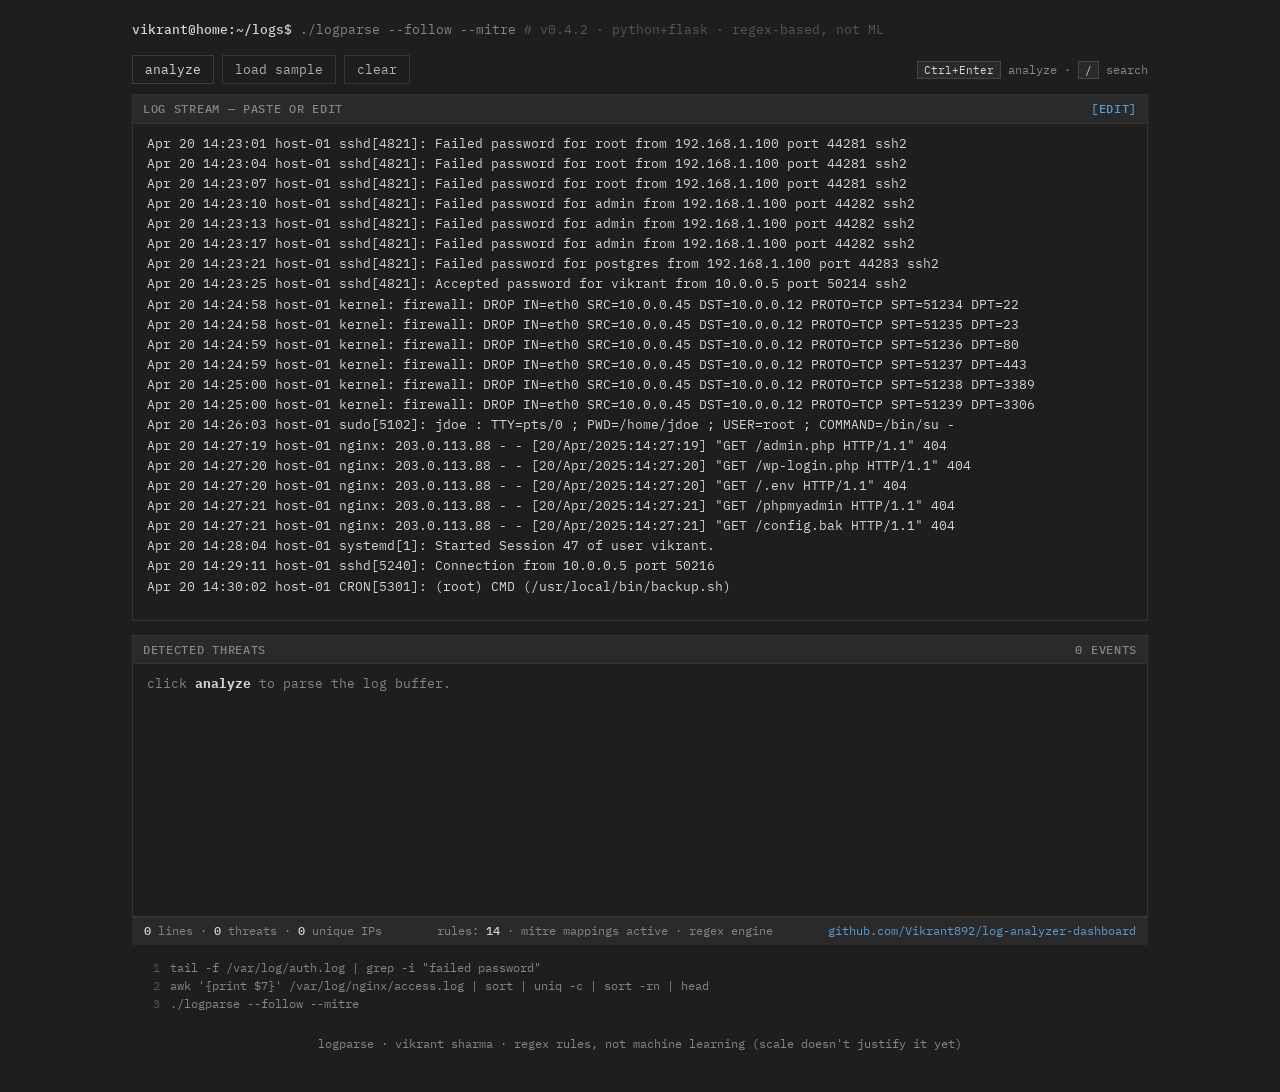
==== commit 33215940: "minor updates" ====
--- a/frontend/index.html
+++ b/frontend/index.html
@@ -1,356 +1,168 @@
-<!DOCTYPE html>
+<!doctype html>
 <html lang="en">
 <head>
-<meta charset="UTF-8">
-<meta name="viewport" content="width=device-width, initial-scale=1.0">
-<title>Log Analyzer</title>
+<meta charset="utf-8">
+<meta name="viewport" content="width=device-width,initial-scale=1">
+<title>logparse — tail / grep log intel</title>
+<link href="https://fonts.googleapis.com/css2?family=IBM+Plex+Mono:wght@400;500;600&display=swap" rel="stylesheet">
 <style>
-*,*::before,*::after{margin:0;padding:0;box-sizing:border-box}
-:root{--bg:#000;--card:rgba(28,28,30,0.8);--border:rgba(255,255,255,0.08);--text:#F5F5F7;--sub:#86868B;--accent:#2997FF;--radius:18px;--font:-apple-system,BlinkMacSystemFont,'SF Pro Display','Inter',system-ui,sans-serif;--crit:#FF453A;--high:#FF9F0A;--med:#FFD60A;--low:#30D158;--info:#64D2FF}
-html{scroll-behavior:smooth}
-body{background:var(--bg);color:var(--text);font-family:var(--font);line-height:1.6;-webkit-font-smoothing:antialiased}
-a{color:var(--accent);text-decoration:none;transition:opacity .3s ease}
-a:hover{opacity:.8}
-.container{max-width:1120px;margin:0 auto;padding:0 24px}
-section{padding:100px 0}
-
-/* Nav */
-nav{position:fixed;top:0;left:0;right:0;z-index:100;background:rgba(0,0,0,0.85);backdrop-filter:blur(20px);border-bottom:1px solid var(--border);padding:16px 0}
-nav .container{display:flex;justify-content:space-between;align-items:center}
-nav h1{font-size:18px;font-weight:600;letter-spacing:-0.02em}
-nav .links{display:flex;gap:24px;align-items:center}
-nav .links a{color:var(--sub);font-size:14px;transition:color .3s ease}
-nav .links a:hover{color:var(--text)}
-.pill{display:inline-block;padding:8px 22px;border-radius:100px;font-size:14px;font-weight:500;transition:all .3s ease;cursor:pointer;border:none}
-.pill-primary{background:var(--accent);color:#fff}
-.pill-primary:hover{background:#1a8aed;opacity:1}
-.pill-outline{border:1px solid rgba(255,255,255,0.2);color:var(--text);background:transparent}
-.pill-outline:hover{border-color:rgba(255,255,255,0.4);opacity:1}
-
-/* Hero */
-.hero{padding:160px 0 80px;text-align:center}
-.hero h2{font-size:clamp(40px,6vw,64px);font-weight:700;letter-spacing:-0.03em;line-height:1.1;margin-bottom:16px}
-.hero p{font-size:20px;color:var(--sub);max-width:540px;margin:0 auto 40px}
-.tech-stack{display:flex;gap:12px;justify-content:center;flex-wrap:wrap}
-.tech-tag{padding:6px 16px;border-radius:100px;border:1px solid var(--border);font-size:13px;color:var(--sub)}
-
-/* Stats */
-.stats{display:grid;grid-template-columns:repeat(auto-fit,minmax(200px,1fr));gap:20px;padding:60px 0}
-.stat-card{background:var(--card);border:1px solid var(--border);border-radius:var(--radius);backdrop-filter:blur(20px);padding:32px;text-align:center;transition:transform .3s ease}
-.stat-card:hover{transform:translateY(-4px)}
-.stat-card .value{font-size:40px;font-weight:700;letter-spacing:-0.03em}
-.stat-card .label{font-size:14px;color:var(--sub);margin-top:4px}
-
-/* Section headings */
-.section-title{font-size:clamp(28px,4vw,40px);font-weight:700;letter-spacing:-0.02em;text-align:center;margin-bottom:16px}
-.section-sub{font-size:16px;color:var(--sub);text-align:center;margin-bottom:60px;max-width:520px;margin-left:auto;margin-right:auto}
-
-/* Parser */
-.parser-card{background:var(--card);border:1px solid var(--border);border-radius:var(--radius);backdrop-filter:blur(20px);padding:40px;max-width:900px;margin:0 auto}
-#log-input{width:100%;min-height:180px;background:rgba(255,255,255,0.04);border:1px solid var(--border);border-radius:12px;padding:16px;color:var(--text);font-family:'SF Mono',Consolas,monospace;font-size:13px;resize:vertical;transition:border .3s ease;line-height:1.7}
-#log-input:focus{outline:none;border-color:var(--accent)}
-.parser-actions{display:flex;gap:12px;margin-top:16px;flex-wrap:wrap}
-
-/* Results grid */
-.results-grid{display:grid;grid-template-columns:1fr 1fr;gap:24px;margin-top:40px}
-.result-panel{background:rgba(255,255,255,0.03);border:1px solid var(--border);border-radius:var(--radius);padding:24px}
-.result-panel h4{font-size:14px;font-weight:600;margin-bottom:16px;text-transform:uppercase;letter-spacing:.04em;color:var(--sub)}
-.threat-item{padding:12px 0;border-bottom:1px solid var(--border);display:flex;gap:12px;align-items:flex-start}
-.threat-item:last-child{border-bottom:none}
-.sev-dot{width:10px;height:10px;border-radius:50%;flex-shrink:0;margin-top:5px}
-.sev-crit{background:var(--crit)}.sev-high{background:var(--high)}.sev-med{background:var(--med)}.sev-low{background:var(--low)}.sev-info{background:var(--info)}
-.threat-info .title{font-size:14px;font-weight:500}
-.threat-info .mitre{font-size:12px;color:var(--accent);margin-top:2px}
-.threat-info .detail{font-size:12px;color:var(--sub);margin-top:2px}
-
-/* Donut */
-.donut-wrap{display:flex;align-items:center;justify-content:center;gap:32px;flex-wrap:wrap}
-.donut{width:140px;height:140px;border-radius:50%;position:relative}
-.donut-center{position:absolute;inset:30px;border-radius:50%;background:var(--bg);display:flex;align-items:center;justify-content:center;font-size:13px;font-weight:600}
-.donut-legend{display:flex;flex-direction:column;gap:8px}
-.legend-item{display:flex;align-items:center;gap:8px;font-size:13px}
-.legend-color{width:12px;height:12px;border-radius:3px;flex-shrink:0}
-
-/* Timeline */
-.timeline{position:relative;padding-left:28px;max-height:400px;overflow-y:auto}
-.timeline::before{content:'';position:absolute;left:5px;top:0;bottom:0;width:2px;background:var(--border)}
-.tl-item{position:relative;padding:0 0 24px 20px}
-.tl-item::before{content:'';position:absolute;left:-24px;top:6px;width:12px;height:12px;border-radius:50%;border:2px solid var(--border)}
-.tl-item.tl-crit::before{border-color:var(--crit);background:rgba(255,69,58,0.3)}
-.tl-item.tl-high::before{border-color:var(--high);background:rgba(255,159,10,0.3)}
-.tl-item.tl-med::before{border-color:var(--med);background:rgba(255,214,10,0.3)}
-.tl-item.tl-low::before{border-color:var(--low);background:rgba(48,209,88,0.3)}
-.tl-item .tl-time{font-size:12px;color:var(--sub)}
-.tl-item .tl-msg{font-size:14px;margin-top:2px}
-.tl-item .tl-sev{font-size:11px;font-weight:600;text-transform:uppercase;letter-spacing:.04em;margin-top:2px}
-
-#results-section{display:none}
-
-/* Footer */
-footer{border-top:1px solid var(--border);padding:40px 0;text-align:center}
-footer p{color:var(--sub);font-size:14px}
-footer a{color:var(--accent)}
-
-@media(max-width:680px){
-  nav .links{gap:14px}
-  .results-grid{grid-template-columns:1fr}
-}
+*{margin:0;padding:0;box-sizing:border-box}
+html,body{background:#1e1e1e;color:#d4d4d4;font-family:'IBM Plex Mono',Consolas,ui-monospace,monospace;font-size:13px;line-height:1.5;min-height:100vh}
+a{color:#569cd6;text-decoration:none}a:hover{text-decoration:underline}
+.page{max-width:1060px;margin:0 auto;padding:20px 22px 40px}
+.cmd{color:#858585;margin-bottom:16px;font-size:12.5px}
+.cmd b{color:#d4d4d4;font-weight:500}
+.split{display:grid;grid-template-rows:65% 35%;gap:14px;height:calc(100vh - 90px);min-height:460px}
+.pane{border:1px solid #333;display:flex;flex-direction:column;overflow:hidden}
+.pane h5{background:#2a2a2a;border-bottom:1px solid #333;padding:5px 10px;font-size:11.5px;color:#858585;font-weight:500;text-transform:uppercase;letter-spacing:.06em;display:flex;justify-content:space-between}
+.pane h5 .ctrl{color:#569cd6;cursor:pointer}
+textarea,.logs{flex:1;background:transparent;border:0;color:#d4d4d4;font:inherit;padding:10px 14px;resize:none;outline:none;overflow:auto;white-space:pre;line-height:1.55}
+textarea:focus{background:#252525}
+.threats{flex:1;overflow:auto;padding:10px 14px}
+.tr{padding:3px 0;cursor:pointer;border-left:2px solid transparent;padding-left:8px;margin-left:-10px}
+.tr:hover{background:#2a2a2a}
+.tr .ts{color:#858585;margin-right:10px}
+.tr .ty{font-weight:500;margin-right:10px;display:inline-block;min-width:130px}
+.tr .det{color:#858585}
+.tr .att{color:#dcdcaa;margin-left:10px}
+.tr.sev-hi{border-left-color:#f48771}.tr.sev-hi .ty{color:#f48771}
+.tr.sev-md{border-left-color:#dcdcaa}.tr.sev-md .ty{color:#dcdcaa}
+.tr.sev-lo{border-left-color:#569cd6}.tr.sev-lo .ty{color:#569cd6}
+.btn{background:transparent;border:1px solid #3c3c3c;color:#d4d4d4;font:inherit;padding:4px 12px;cursor:pointer;border-radius:0}
+.btn:hover{border-color:#569cd6;color:#569cd6}
+.toolbar{display:flex;gap:8px;margin-bottom:10px;align-items:center;flex-wrap:wrap}
+.toolbar .meta{color:#858585;margin-left:auto;font-size:12px}
+.sb{margin-top:12px;background:#2a2a2a;border-top:1px solid #333;padding:5px 12px;color:#858585;font-size:11.5px;display:flex;justify-content:space-between;gap:14px;flex-wrap:wrap}
+.sb b{color:#d4d4d4;font-weight:500}
+.logs .ln{padding:1px 0}
+.logs .ln.hit{background:#2a1f16}
+.logs .tsd{color:#858585}
+.logs .host{color:#569cd6}
+.logs .ip{color:#4ec9b0}
+.logs .sev-err{color:#f48771}
+.logs .sev-wrn{color:#dcdcaa}
+.logs .sev-inf{color:#569cd6}
+.logs .mark{color:#f48771;margin-right:6px}
+.hist{margin-top:14px;color:#858585;font-size:12px}
+.hist .n{color:#555;display:inline-block;width:28px;text-align:right;margin-right:10px}
+kbd{background:#2a2a2a;border:1px solid #444;padding:1px 6px;color:#d4d4d4;font:inherit;font-size:11px}
+footer{margin-top:22px;color:#858585;font-size:11.5px;text-align:center}
 </style>
 </head>
 <body>
+<div class="page">
+<div class="cmd"><b>vikrant@home:~/logs$</b> ./logparse --follow --mitre <span style="color:#555">#&nbsp;v0.4.2 &middot; python+flask &middot; regex-based, not ML</span></div>
 
-<nav>
-  <div class="container">
-    <h1>Log Analyzer</h1>
-    <div class="links">
-      <a href="#parser">Parser</a>
-      <a href="#results-section">Results</a>
-      <a href="https://github.com/Vikrant892/log-analyzer-dashboard" target="_blank" class="pill pill-outline">GitHub</a>
-    </div>
-  </div>
-</nav>
+<div class="toolbar">
+<button class="btn" onclick="analyze()">analyze</button>
+<button class="btn" onclick="loadSample()" style="opacity:.8">load sample</button>
+<button class="btn" onclick="clearAll()" style="opacity:.8">clear</button>
+<span class="meta"><kbd>Ctrl+Enter</kbd> analyze &middot; <kbd>/</kbd> search</span>
+</div>
 
-<section class="hero">
-  <div class="container">
-    <h2>Cybersecurity Log Intelligence</h2>
-    <p>Parse, categorize, and detect threats in system logs with MITRE ATT&CK technique mapping.</p>
-    <div class="tech-stack">
-      <span class="tech-tag">Python</span>
-      <span class="tech-tag">Flask</span>
-      <span class="tech-tag">Chart.js</span>
-      <span class="tech-tag">Regex</span>
-    </div>
-  </div>
-</section>
+<div class="split">
+<div class="pane">
+<h5><span>log stream — paste or edit</span><span class="ctrl" onclick="toggleEdit()" id="tg">[edit]</span></h5>
+<textarea id="log" spellcheck="false"></textarea>
+<div class="logs" id="view" style="display:none"></div>
+</div>
+<div class="pane">
+<h5><span>detected threats</span><span id="tct" style="color:#858585">0 events</span></h5>
+<div class="threats" id="threats"><div style="color:#858585">click <b style="color:#d4d4d4">analyze</b> to parse the log buffer.</div></div>
+</div>
+</div>
 
-<section>
-  <div class="container">
-    <div class="stats">
-      <div class="stat-card"><div class="value" id="stat-parsed">0</div><div class="label">Logs Parsed</div></div>
-      <div class="stat-card"><div class="value" id="stat-threats">0</div><div class="label">Threats Detected</div></div>
-      <div class="stat-card"><div class="value" id="stat-types">0</div><div class="label">Alert Types</div></div>
-      <div class="stat-card"><div class="value" id="stat-mitre">0</div><div class="label">MITRE Techniques</div></div>
-    </div>
-  </div>
-</section>
+<div class="sb">
+<span id="mt"><b>0</b> lines &middot; <b>0</b> threats &middot; <b>0</b> unique IPs</span>
+<span>rules: <b>14</b> &middot; mitre mappings active &middot; regex engine</span>
+<span><a href="https://github.com/Vikrant892/log-analyzer-dashboard">github.com/Vikrant892/log-analyzer-dashboard</a></span>
+</div>
 
-<section id="parser">
-  <div class="container">
-    <h3 class="section-title">Log Parser</h3>
-    <p class="section-sub">Paste syslog or auth.log entries below and click Analyze to detect threats and categorize events.</p>
-    <div class="parser-card">
-      <textarea id="log-input" spellcheck="false">Mar 15 08:12:01 server sshd[4821]: Failed password for root from 192.168.1.105 port 22 ssh2
-Mar 15 08:12:03 server sshd[4821]: Failed password for root from 192.168.1.105 port 22 ssh2
-Mar 15 08:12:05 server sshd[4821]: Failed password for root from 192.168.1.105 port 22 ssh2
-Mar 15 08:12:07 server sshd[4821]: Failed password for admin from 192.168.1.105 port 22 ssh2
-Mar 15 08:12:09 server sshd[4821]: Failed password for admin from 192.168.1.105 port 22 ssh2
-Mar 15 08:14:22 server kernel: TCP connection attempt to port 21 from 10.0.0.50
-Mar 15 08:14:22 server kernel: TCP connection attempt to port 22 from 10.0.0.50
-Mar 15 08:14:23 server kernel: TCP connection attempt to port 23 from 10.0.0.50
-Mar 15 08:14:23 server kernel: TCP connection attempt to port 25 from 10.0.0.50
-Mar 15 08:14:24 server kernel: TCP connection attempt to port 80 from 10.0.0.50
-Mar 15 08:15:30 server sshd[4900]: Accepted publickey for deploy from 172.16.0.10 port 22 ssh2
-Mar 15 08:16:45 server sudo: admin : TTY=pts/0 ; PWD=/root ; USER=root ; COMMAND=/bin/bash
-Mar 15 08:18:01 server CRON[5010]: (root) CMD (/usr/bin/backup.sh)</textarea>
-      <div class="parser-actions">
-        <button class="pill pill-primary" onclick="analyzeLogs()">Analyze</button>
-        <button class="pill pill-outline" onclick="clearResults()">Clear</button>
-      </div>
-    </div>
-  </div>
-</section>
+<div class="hist">
+<div><span class="n">1</span>tail -f /var/log/auth.log | grep -i "failed password"</div>
+<div><span class="n">2</span>awk '{print $7}' /var/log/nginx/access.log | sort | uniq -c | sort -rn | head</div>
+<div><span class="n">3</span>./logparse --follow --mitre</div>
+</div>
 
-<section id="results-section">
-  <div class="container">
-    <h3 class="section-title">Analysis Results</h3>
-    <div class="results-grid">
-      <div class="result-panel">
-        <h4>Threat Detection</h4>
-        <div id="threats-list"></div>
-      </div>
-      <div class="result-panel">
-        <h4>Log Type Distribution</h4>
-        <div class="donut-wrap">
-          <div class="donut" id="donut"></div>
-          <div class="donut-legend" id="donut-legend"></div>
-        </div>
-      </div>
-    </div>
-    <div class="result-panel" style="margin-top:24px">
-      <h4>Alert Timeline</h4>
-      <div class="timeline" id="timeline"></div>
-    </div>
-  </div>
-</section>
-
-<footer>
-  <div class="container">
-    <p>Built by Vikrant Sharma &middot; <a href="https://github.com/Vikrant892/log-analyzer-dashboard" target="_blank">View on GitHub</a></p>
-  </div>
-</footer>
+<footer>logparse &middot; vikrant sharma &middot; regex rules, not machine learning (scale doesn't justify it yet)</footer>
+</div>
 
 <script>
-var MITRE = {
-  bruteForce: { id: 'T1110', name: 'Brute Force', tactic: 'Credential Access' },
-  portScan: { id: 'T1046', name: 'Network Service Discovery', tactic: 'Discovery' },
-  privEsc: { id: 'T1548', name: 'Abuse Elevation Control', tactic: 'Privilege Escalation' }
-};
+const SAMPLE=`Apr 20 14:23:01 host-01 sshd[4821]: Failed password for root from 192.168.1.100 port 44281 ssh2
+Apr 20 14:23:04 host-01 sshd[4821]: Failed password for root from 192.168.1.100 port 44281 ssh2
+Apr 20 14:23:07 host-01 sshd[4821]: Failed password for root from 192.168.1.100 port 44281 ssh2
+Apr 20 14:23:10 host-01 sshd[4821]: Failed password for admin from 192.168.1.100 port 44282 ssh2
+Apr 20 14:23:13 host-01 sshd[4821]: Failed password for admin from 192.168.1.100 port 44282 ssh2
+Apr 20 14:23:17 host-01 sshd[4821]: Failed password for admin from 192.168.1.100 port 44282 ssh2
+Apr 20 14:23:21 host-01 sshd[4821]: Failed password for postgres from 192.168.1.100 port 44283 ssh2
+Apr 20 14:23:25 host-01 sshd[4821]: Accepted password for vikrant from 10.0.0.5 port 50214 ssh2
+Apr 20 14:24:58 host-01 kernel: firewall: DROP IN=eth0 SRC=10.0.0.45 DST=10.0.0.12 PROTO=TCP SPT=51234 DPT=22
+Apr 20 14:24:58 host-01 kernel: firewall: DROP IN=eth0 SRC=10.0.0.45 DST=10.0.0.12 PROTO=TCP SPT=51235 DPT=23
+Apr 20 14:24:59 host-01 kernel: firewall: DROP IN=eth0 SRC=10.0.0.45 DST=10.0.0.12 PROTO=TCP SPT=51236 DPT=80
+Apr 20 14:24:59 host-01 kernel: firewall: DROP IN=eth0 SRC=10.0.0.45 DST=10.0.0.12 PROTO=TCP SPT=51237 DPT=443
+Apr 20 14:25:00 host-01 kernel: firewall: DROP IN=eth0 SRC=10.0.0.45 DST=10.0.0.12 PROTO=TCP SPT=51238 DPT=3389
+Apr 20 14:25:00 host-01 kernel: firewall: DROP IN=eth0 SRC=10.0.0.45 DST=10.0.0.12 PROTO=TCP SPT=51239 DPT=3306
+Apr 20 14:26:03 host-01 sudo[5102]: jdoe : TTY=pts/0 ; PWD=/home/jdoe ; USER=root ; COMMAND=/bin/su -
+Apr 20 14:27:19 host-01 nginx: 203.0.113.88 - - [20/Apr/2025:14:27:19] "GET /admin.php HTTP/1.1" 404
+Apr 20 14:27:20 host-01 nginx: 203.0.113.88 - - [20/Apr/2025:14:27:20] "GET /wp-login.php HTTP/1.1" 404
+Apr 20 14:27:20 host-01 nginx: 203.0.113.88 - - [20/Apr/2025:14:27:20] "GET /.env HTTP/1.1" 404
+Apr 20 14:27:21 host-01 nginx: 203.0.113.88 - - [20/Apr/2025:14:27:21] "GET /phpmyadmin HTTP/1.1" 404
+Apr 20 14:27:21 host-01 nginx: 203.0.113.88 - - [20/Apr/2025:14:27:21] "GET /config.bak HTTP/1.1" 404
+Apr 20 14:28:04 host-01 systemd[1]: Started Session 47 of user vikrant.
+Apr 20 14:29:11 host-01 sshd[5240]: Connection from 10.0.0.5 port 50216
+Apr 20 14:30:02 host-01 CRON[5301]: (root) CMD (/usr/local/bin/backup.sh)`;
 
-function parseLogs(raw) {
-  var lines = raw.trim().split('\n').filter(function(l) { return l.trim(); });
-  var results = { lines: [], types: {}, threats: [], timeline: [] };
-  var failedLogins = {};
-  var portScans = {};
+function loadSample(){document.getElementById('log').value=SAMPLE;document.getElementById('view').style.display='none';document.getElementById('log').style.display='';document.getElementById('tg').textContent='[edit]'}
+function clearAll(){document.getElementById('log').value='';document.getElementById('threats').innerHTML='<div style="color:#858585">click <b style="color:#d4d4d4">analyze</b> to parse the log buffer.</div>';document.getElementById('mt').innerHTML='<b>0</b> lines &middot; <b>0</b> threats &middot; <b>0</b> unique IPs';document.getElementById('tct').textContent='0 events'}
+function toggleEdit(){const t=document.getElementById('log'),v=document.getElementById('view');if(v.style.display==='none'){t.style.display='none';v.style.display='';document.getElementById('tg').textContent='[source]'}else{t.style.display='';v.style.display='none';document.getElementById('tg').textContent='[edit]'}}
 
-  lines.forEach(function(line, i) {
-    var parsed = { raw: line, index: i };
-
-    if (/Failed password/i.test(line)) {
-      parsed.type = 'auth_failure';
-      var ipMatch = line.match(/from\s+([\d.]+)/);
-      var userMatch = line.match(/for\s+(\w+)/);
-      if (ipMatch) {
-        var ip = ipMatch[1];
-        failedLogins[ip] = (failedLogins[ip] || 0) + 1;
-        parsed.ip = ip;
-        parsed.user = userMatch ? userMatch[1] : 'unknown';
-      }
-    } else if (/Accepted/i.test(line)) {
-      parsed.type = 'auth_success';
-    } else if (/connection attempt to port/i.test(line)) {
-      parsed.type = 'network';
-      var ipM = line.match(/from\s+([\d.]+)/);
-      var portM = line.match(/port\s+(\d+)/);
-      if (ipM) {
-        var scanIp = ipM[1];
-        if (!portScans[scanIp]) portScans[scanIp] = [];
-        portScans[scanIp].push(parseInt(portM[1]));
-        parsed.ip = scanIp;
-      }
-    } else if (/sudo/i.test(line)) {
-      parsed.type = 'privilege';
-    } else if (/CRON/i.test(line)) {
-      parsed.type = 'scheduled';
-    } else {
-      parsed.type = 'system';
-    }
-
-    results.types[parsed.type] = (results.types[parsed.type] || 0) + 1;
-    results.lines.push(parsed);
-  });
-
-  Object.keys(failedLogins).forEach(function(ip) {
-    var count = failedLogins[ip];
-    if (count >= 3) {
-      results.threats.push({
-        severity: 'critical', type: 'Brute Force Attempt',
-        detail: count + ' failed logins from ' + ip,
-        mitre: MITRE.bruteForce
-      });
-      results.timeline.push({ time: 'Detected', msg: 'Brute force from ' + ip + ' (' + count + ' attempts)', sev: 'crit' });
-    }
-  });
-
-  Object.keys(portScans).forEach(function(ip) {
-    var ports = portScans[ip];
-    if (ports.length >= 3) {
-      var sorted = ports.sort(function(a, b) { return a - b; });
-      results.threats.push({
-        severity: 'high', type: 'Port Scan Detected',
-        detail: ip + ' scanned ports ' + sorted.join(', '),
-        mitre: MITRE.portScan
-      });
-      results.timeline.push({ time: 'Detected', msg: 'Port scan from ' + ip + ' on ' + ports.length + ' ports', sev: 'high' });
-    }
-  });
-
-  results.lines.forEach(function(l) {
-    if (l.type === 'privilege') {
-      results.threats.push({
-        severity: 'medium', type: 'Privilege Escalation',
-        detail: 'sudo command executed to gain root access',
-        mitre: MITRE.privEsc
-      });
-      results.timeline.push({ time: 'Detected', msg: 'Privilege escalation via sudo', sev: 'med' });
-    }
-    if (l.type === 'auth_success') {
-      results.timeline.push({ time: 'Info', msg: 'Successful authentication event', sev: 'low' });
-    }
-  });
-
-  return results;
+function extractIPs(line){const m=line.match(/\b(\d{1,3}\.\d{1,3}\.\d{1,3}\.\d{1,3})\b/g);return m||[]}
+function analyze(){
+  const txt=document.getElementById('log').value;const lines=txt.split('\n').filter(Boolean);
+  const threats=[];const hits=new Set();
+  // brute force
+  const bf={};
+  lines.forEach((l,i)=>{const m=l.match(/Failed password for (\S+) from (\d{1,3}\.\d{1,3}\.\d{1,3}\.\d{1,3})/);if(m){const k=m[2];bf[k]=bf[k]||{count:0,users:new Set(),first:null,last:null,idx:[]};bf[k].count++;bf[k].users.add(m[1]);bf[k].last=i;if(bf[k].first===null)bf[k].first=i;bf[k].idx.push(i)}});
+  for(const ip in bf)if(bf[ip].count>=3){threats.push({sev:'hi',ty:'BRUTE_FORCE',detail:'src='+ip+' users='+[...bf[ip].users].join(',')+' count='+bf[ip].count,att:'T1110.001',idx:bf[ip].idx});bf[ip].idx.forEach(i=>hits.add(i))}
+  // port scan
+  const ps={};
+  lines.forEach((l,i)=>{const m=l.match(/SRC=(\d{1,3}\.\d{1,3}\.\d{1,3}\.\d{1,3}).*?DPT=(\d+)/);if(m){const k=m[1];ps[k]=ps[k]||{ports:new Set(),idx:[]};ps[k].ports.add(m[2]);ps[k].idx.push(i)}});
+  for(const ip in ps)if(ps[ip].ports.size>=4){threats.push({sev:'hi',ty:'PORT_SCAN',detail:'src='+ip+' ports='+[...ps[ip].ports].slice(0,8).join(','),att:'T1046',idx:ps[ip].idx});ps[ip].idx.forEach(i=>hits.add(i))}
+  // sudo / priv esc
+  lines.forEach((l,i)=>{const m=l.match(/sudo\[\d+\]:\s+(\S+)\s*:.*COMMAND=(.+)$/);if(m){threats.push({sev:'md',ty:'PRIV_ESC',detail:'user='+m[1]+' cmd='+m[2],att:'T1548.003',idx:[i]});hits.add(i)}});
+  // nginx 4xx bursts
+  const nx={};
+  lines.forEach((l,i)=>{const m=l.match(/nginx:\s+(\d{1,3}\.\d{1,3}\.\d{1,3}\.\d{1,3}).*"\s+4\d\d\b/);if(m){nx[m[1]]=nx[m[1]]||{count:0,idx:[]};nx[m[1]].count++;nx[m[1]].idx.push(i)}});
+  for(const ip in nx)if(nx[ip].count>=3){threats.push({sev:'md',ty:'WEB_RECON',detail:'src='+ip+' 4xx_burst='+nx[ip].count,att:'T1190',idx:nx[ip].idx});nx[ip].idx.forEach(i=>hits.add(i))}
+  // render
+  const allIPs=new Set();lines.forEach(l=>extractIPs(l).forEach(ip=>allIPs.add(ip)));
+  // render log view with syntax highlight
+  const v=document.getElementById('view');v.innerHTML=lines.map((l,i)=>colorize(l,hits.has(i))).join('');
+  document.getElementById('log').style.display='none';v.style.display='';document.getElementById('tg').textContent='[source]';
+  // threats
+  const th=document.getElementById('threats');
+  if(!threats.length){th.innerHTML='<div style="color:#858585">no threats matched — buffer is clean.</div>'}
+  else{th.innerHTML=threats.map((t,i)=>{const ts=lines[t.idx[0]]?.slice(0,15)||'';return '<div class="tr sev-'+t.sev+'" data-idx="'+t.idx.join(',')+'"><span class="ts">['+ts+']</span><span class="ty">'+t.ty+'</span><span class="det">'+t.detail+'</span><span class="att">→ '+t.att+'</span></div>'}).join('')}
+  document.getElementById('mt').innerHTML='<b>'+lines.length+'</b> lines &middot; <b>'+threats.length+'</b> threats &middot; <b>'+allIPs.size+'</b> unique IPs';
+  document.getElementById('tct').textContent=threats.length+' events';
+  // click to jump
+  document.querySelectorAll('.tr').forEach(row=>row.addEventListener('click',()=>{
+    const idx=row.dataset.idx.split(',').map(Number);
+    const ln=v.children[idx[0]];if(ln){ln.scrollIntoView({block:'center'});ln.style.background='#3a2a1f';setTimeout(()=>ln.style.background='',1200)}
+  }));
 }
-
-function renderDonut(types) {
-  var colors = { auth_failure: '#FF453A', auth_success: '#30D158', network: '#2997FF', privilege: '#FF9F0A', scheduled: '#64D2FF', system: '#86868B' };
-  var labels = { auth_failure: 'Auth Failure', auth_success: 'Auth Success', network: 'Network', privilege: 'Privilege', scheduled: 'Scheduled', system: 'System' };
-  var total = 0;
-  Object.keys(types).forEach(function(k) { total += types[k]; });
-  var gradient = '';
-  var offset = 0;
-  var legend = document.getElementById('donut-legend');
-  legend.innerHTML = '';
-
-  Object.keys(types).forEach(function(type) {
-    var count = types[type];
-    var pct = (count / total) * 100;
-    var color = colors[type] || '#86868B';
-    gradient += color + ' ' + offset + '% ' + (offset + pct) + '%, ';
-    offset += pct;
-    legend.innerHTML += '<div class="legend-item"><div class="legend-color" style="background:' + color + '"></div>' + (labels[type] || type) + ' (' + count + ')</div>';
-  });
-
-  var donut = document.getElementById('donut');
-  donut.style.background = 'conic-gradient(' + gradient.slice(0, -2) + ')';
-  donut.innerHTML = '<div class="donut-center">' + total + ' logs</div>';
+function colorize(l,hit){
+  let s=l;
+  s=s.replace(/(\b\d{1,3}\.\d{1,3}\.\d{1,3}\.\d{1,3}\b)/g,'<span class="ip">$1</span>');
+  s=s.replace(/^([A-Z][a-z]{2}\s+\d+\s+\d{2}:\d{2}:\d{2})/,'<span class="tsd">$1</span>');
+  s=s.replace(/\b(sshd|nginx|kernel|sudo|CRON|systemd)\b/,'<span class="host">$1</span>');
+  if(/failed|drop|error/i.test(l))s='<span class="sev-err">'+s+'</span>';
+  else if(/warn|denied/i.test(l))s='<span class="sev-wrn">'+s+'</span>';
+  else if(/accepted|started|cmd=/i.test(l))s='<span class="sev-inf">'+s+'</span>';
+  return '<div class="ln'+(hit?' hit':'')+'">'+(hit?'<span class="mark">│</span>':' ')+s+'</div>';
 }
-
-function analyzeLogs() {
-  var raw = document.getElementById('log-input').value;
-  if (!raw.trim()) return;
-
-  var results = parseLogs(raw);
-
-  document.getElementById('stat-parsed').textContent = results.lines.length;
-  document.getElementById('stat-threats').textContent = results.threats.length;
-
-  var uniqueTypes = {};
-  results.threats.forEach(function(t) { uniqueTypes[t.type] = true; });
-  document.getElementById('stat-types').textContent = Object.keys(uniqueTypes).length;
-
-  var uniqueMitre = {};
-  results.threats.forEach(function(t) { if (t.mitre) uniqueMitre[t.mitre.id] = true; });
-  document.getElementById('stat-mitre').textContent = Object.keys(uniqueMitre).length;
-
-  var threatsList = document.getElementById('threats-list');
-  if (results.threats.length === 0) {
-    threatsList.innerHTML = '<p style="color:var(--sub);font-size:14px">No threats detected.</p>';
-  } else {
-    threatsList.innerHTML = results.threats.map(function(t) {
-      var sevClass = t.severity === 'critical' ? 'crit' : t.severity === 'high' ? 'high' : t.severity === 'medium' ? 'med' : 'low';
-      return '<div class="threat-item"><div class="sev-dot sev-' + sevClass + '"></div><div class="threat-info"><div class="title">' + t.type + '</div>' + (t.mitre ? '<div class="mitre">' + t.mitre.id + ' - ' + t.mitre.name + ' (' + t.mitre.tactic + ')</div>' : '') + '<div class="detail">' + t.detail + '</div></div></div>';
-    }).join('');
-  }
-
-  renderDonut(results.types);
-
-  var timeline = document.getElementById('timeline');
-  timeline.innerHTML = results.timeline.map(function(t) {
-    var colorVar = t.sev === 'crit' ? '--crit' : t.sev === 'high' ? '--high' : t.sev === 'med' ? '--med' : '--low';
-    return '<div class="tl-item tl-' + t.sev + '"><div class="tl-time">' + t.time + '</div><div class="tl-msg">' + t.msg + '</div><div class="tl-sev" style="color:var(' + colorVar + ')">' + t.sev.toUpperCase() + '</div></div>';
-  }).join('');
-
-  document.getElementById('results-section').style.display = 'block';
-  document.getElementById('results-section').scrollIntoView({ behavior: 'smooth' });
-}
-
-function clearResults() {
-  document.getElementById('results-section').style.display = 'none';
-  document.getElementById('stat-parsed').textContent = '0';
-  document.getElementById('stat-threats').textContent = '0';
-  document.getElementById('stat-types').textContent = '0';
-  document.getElementById('stat-mitre').textContent = '0';
-}
+loadSample();
+document.addEventListener('keydown',e=>{if(e.ctrlKey&&e.key==='Enter'){e.preventDefault();analyze()}});
 </script>
 </body>
 </html>
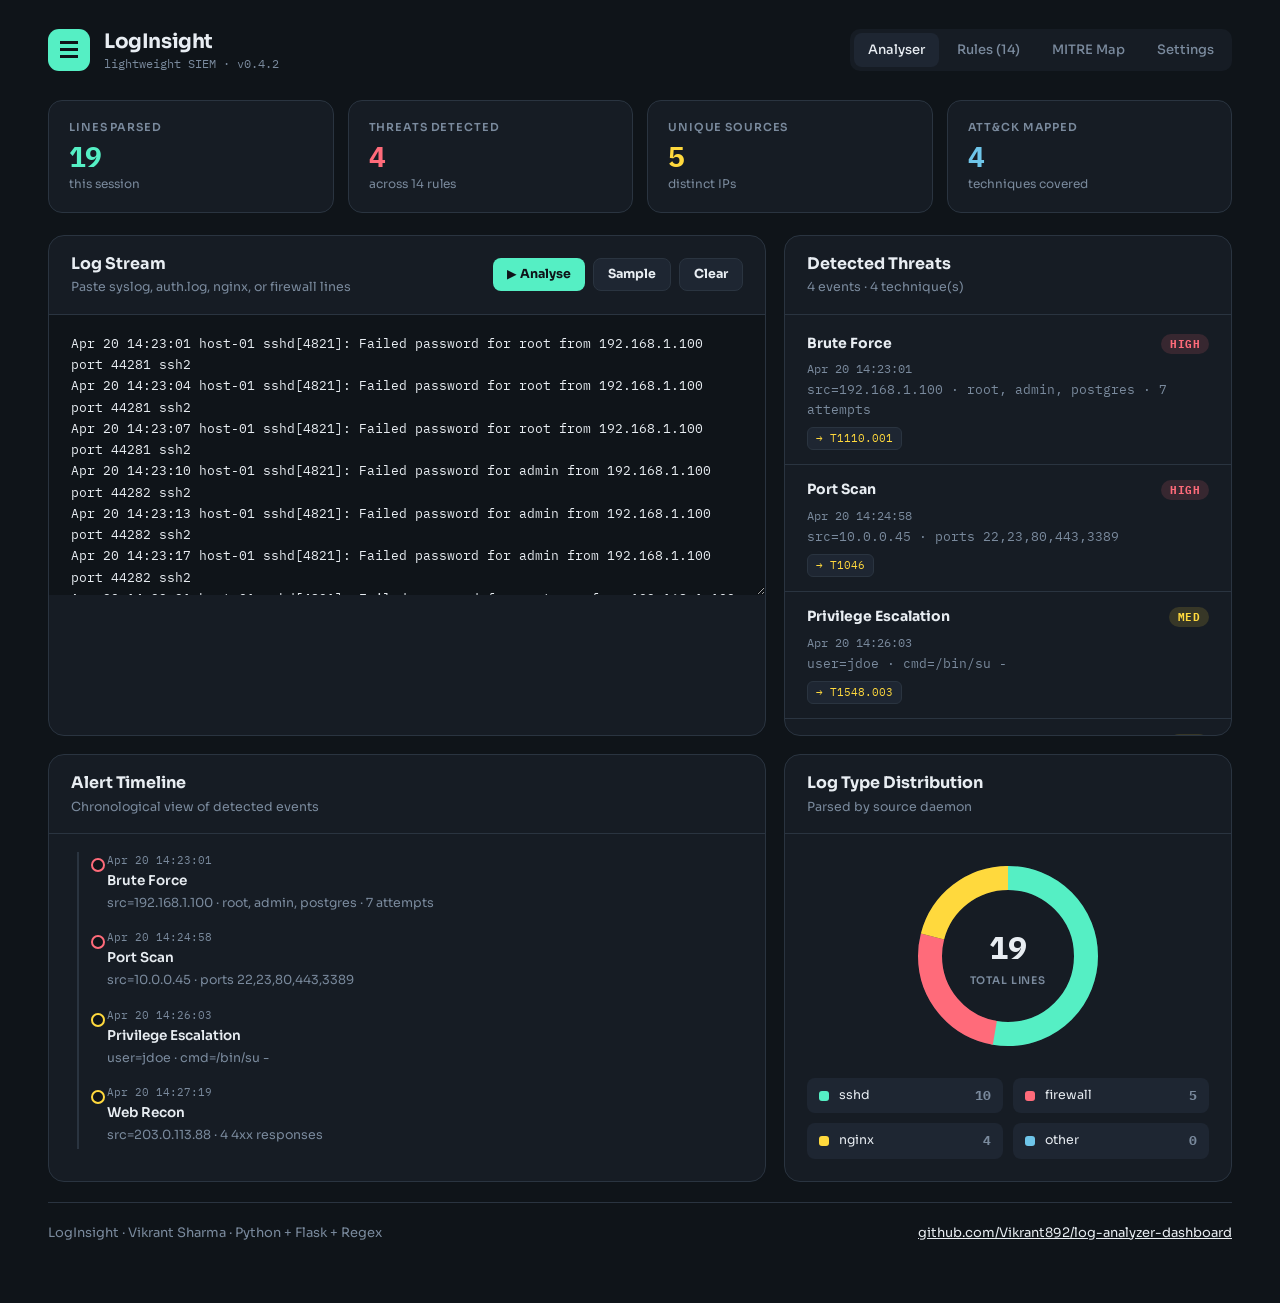
==== commit 22eece43: "minor updates" ====
--- a/frontend/index.html
+++ b/frontend/index.html
@@ -3,88 +3,162 @@
 <head>
 <meta charset="utf-8">
 <meta name="viewport" content="width=device-width,initial-scale=1">
-<title>logparse — tail / grep log intel</title>
-<link href="https://fonts.googleapis.com/css2?family=IBM+Plex+Mono:wght@400;500;600&display=swap" rel="stylesheet">
+<title>LogInsight — Log Intelligence Dashboard</title>
+<link href="https://fonts.googleapis.com/css2?family=Sora:wght@400;500;600;700;800&family=IBM+Plex+Mono:wght@400;500&display=swap" rel="stylesheet">
 <style>
 *{margin:0;padding:0;box-sizing:border-box}
-html,body{background:#1e1e1e;color:#d4d4d4;font-family:'IBM Plex Mono',Consolas,ui-monospace,monospace;font-size:13px;line-height:1.5;min-height:100vh}
-a{color:#569cd6;text-decoration:none}a:hover{text-decoration:underline}
-.page{max-width:1060px;margin:0 auto;padding:20px 22px 40px}
-.cmd{color:#858585;margin-bottom:16px;font-size:12.5px}
-.cmd b{color:#d4d4d4;font-weight:500}
-.split{display:grid;grid-template-rows:65% 35%;gap:14px;height:calc(100vh - 90px);min-height:460px}
-.pane{border:1px solid #333;display:flex;flex-direction:column;overflow:hidden}
-.pane h5{background:#2a2a2a;border-bottom:1px solid #333;padding:5px 10px;font-size:11.5px;color:#858585;font-weight:500;text-transform:uppercase;letter-spacing:.06em;display:flex;justify-content:space-between}
-.pane h5 .ctrl{color:#569cd6;cursor:pointer}
-textarea,.logs{flex:1;background:transparent;border:0;color:#d4d4d4;font:inherit;padding:10px 14px;resize:none;outline:none;overflow:auto;white-space:pre;line-height:1.55}
-textarea:focus{background:#252525}
-.threats{flex:1;overflow:auto;padding:10px 14px}
-.tr{padding:3px 0;cursor:pointer;border-left:2px solid transparent;padding-left:8px;margin-left:-10px}
-.tr:hover{background:#2a2a2a}
-.tr .ts{color:#858585;margin-right:10px}
-.tr .ty{font-weight:500;margin-right:10px;display:inline-block;min-width:130px}
-.tr .det{color:#858585}
-.tr .att{color:#dcdcaa;margin-left:10px}
-.tr.sev-hi{border-left-color:#f48771}.tr.sev-hi .ty{color:#f48771}
-.tr.sev-md{border-left-color:#dcdcaa}.tr.sev-md .ty{color:#dcdcaa}
-.tr.sev-lo{border-left-color:#569cd6}.tr.sev-lo .ty{color:#569cd6}
-.btn{background:transparent;border:1px solid #3c3c3c;color:#d4d4d4;font:inherit;padding:4px 12px;cursor:pointer;border-radius:0}
-.btn:hover{border-color:#569cd6;color:#569cd6}
-.toolbar{display:flex;gap:8px;margin-bottom:10px;align-items:center;flex-wrap:wrap}
-.toolbar .meta{color:#858585;margin-left:auto;font-size:12px}
-.sb{margin-top:12px;background:#2a2a2a;border-top:1px solid #333;padding:5px 12px;color:#858585;font-size:11.5px;display:flex;justify-content:space-between;gap:14px;flex-wrap:wrap}
-.sb b{color:#d4d4d4;font-weight:500}
-.logs .ln{padding:1px 0}
-.logs .ln.hit{background:#2a1f16}
-.logs .tsd{color:#858585}
-.logs .host{color:#569cd6}
-.logs .ip{color:#4ec9b0}
-.logs .sev-err{color:#f48771}
-.logs .sev-wrn{color:#dcdcaa}
-.logs .sev-inf{color:#569cd6}
-.logs .mark{color:#f48771;margin-right:6px}
-.hist{margin-top:14px;color:#858585;font-size:12px}
-.hist .n{color:#555;display:inline-block;width:28px;text-align:right;margin-right:10px}
-kbd{background:#2a2a2a;border:1px solid #444;padding:1px 6px;color:#d4d4d4;font:inherit;font-size:11px}
-footer{margin-top:22px;color:#858585;font-size:11.5px;text-align:center}
+:root{
+  --bg:#0f1419; --panel:#161c24; --panel2:#1e2632; --line:#2a3440;
+  --ink:#e8edf2; --dim:#7a8a9d;
+  --mint:#55efc4;
+  --rose:#ff6b7a;
+  --gold:#ffd93d;
+  --sky:#6ec5e9;
+}
+html,body{background:var(--bg);color:var(--ink);font-family:'Sora',system-ui,sans-serif;font-size:14.5px;line-height:1.55;min-height:100vh;overflow-x:hidden}
+.wrap{max-width:1240px;margin:0 auto;padding:26px 28px 60px}
+
+.top{display:flex;justify-content:space-between;align-items:center;margin-bottom:26px}
+.brand{display:flex;gap:14px;align-items:center}
+.bm{width:42px;height:42px;background:var(--mint);border-radius:11px;position:relative;display:flex;align-items:center;justify-content:center}
+.bm::before{content:'';position:absolute;width:18px;height:3px;background:var(--bg);top:12px;box-shadow:0 7px 0 var(--bg),0 14px 0 var(--bg)}
+.brand h1{font-size:20px;font-weight:700;letter-spacing:-.02em}
+.brand small{display:block;color:var(--dim);font-size:12px;font-family:'IBM Plex Mono',monospace;margin-top:-2px}
+.nav{display:flex;gap:4px;background:var(--panel);padding:4px;border-radius:10px}
+.nav a{padding:7px 14px;color:var(--dim);text-decoration:none;font-size:13px;border-radius:8px;cursor:pointer;font-weight:500}
+.nav a.on{background:var(--panel2);color:var(--ink)}
+
+/* Stats */
+.stats{display:grid;grid-template-columns:repeat(4,1fr);gap:14px;margin-bottom:22px}
+.st{background:var(--panel);border:1px solid var(--line);border-radius:14px;padding:18px 20px;position:relative;overflow:hidden}
+.st .l{font-size:11px;color:var(--dim);text-transform:uppercase;letter-spacing:.08em;font-weight:600;margin-bottom:6px}
+.st .n{font-size:28px;font-weight:700;font-family:'IBM Plex Mono',monospace;letter-spacing:-.02em;line-height:1.05}
+.st.mn .n{color:var(--mint)}
+.st.rs .n{color:var(--rose)}
+.st.gd .n{color:var(--gold)}
+.st.sk .n{color:var(--sky)}
+.st .d{font-size:12px;color:var(--dim);margin-top:4px}
+
+/* Main grid */
+.grid-2{display:grid;grid-template-columns:1.6fr 1fr;gap:18px;margin-bottom:18px}
+.panel{background:var(--panel);border:1px solid var(--line);border-radius:16px;overflow:hidden}
+.ph{padding:16px 22px;display:flex;justify-content:space-between;align-items:center;border-bottom:1px solid var(--line)}
+.ph h3{font-size:16px;font-weight:700}
+.ph small{color:var(--dim);font-size:12.5px;display:block;margin-top:2px;font-weight:400}
+.ph .actions{display:flex;gap:8px}
+.btn{padding:6px 14px;background:var(--mint);color:var(--bg);border:none;font:inherit;font-weight:700;border-radius:8px;cursor:pointer;font-size:12.5px}
+.btn:hover{background:#4adcb1}
+.btn.g{background:var(--panel2);color:var(--ink);border:1px solid var(--line)}
+.btn.g:hover{background:var(--line)}
+
+textarea{width:100%;background:var(--bg);border:none;color:var(--ink);padding:18px 22px;font-family:'IBM Plex Mono',monospace;font-size:12.5px;line-height:1.7;resize:vertical;outline:none;min-height:280px;display:block}
+textarea:focus{background:#0a0e13}
+
+.threats{max-height:420px;overflow:auto;padding:4px 0}
+.threat{padding:14px 22px;border-bottom:1px solid var(--line);cursor:pointer;transition:background .15s}
+.threat:hover{background:var(--panel2)}
+.threat:last-child{border-bottom:0}
+.threat .head{display:flex;justify-content:space-between;align-items:center;margin-bottom:6px}
+.threat .lvl{padding:2px 9px;border-radius:100px;font-size:10.5px;font-weight:700;font-family:'IBM Plex Mono',monospace;letter-spacing:.04em}
+.threat.hi .lvl{background:rgba(255,107,122,.14);color:var(--rose)}
+.threat.md .lvl{background:rgba(255,217,61,.14);color:var(--gold)}
+.threat.lo .lvl{background:rgba(110,197,233,.14);color:var(--sky)}
+.threat .nm{font-weight:700;font-size:14px}
+.threat .ts{font-family:'IBM Plex Mono',monospace;font-size:11.5px;color:var(--dim)}
+.threat .det{color:var(--dim);font-size:12.5px;font-family:'IBM Plex Mono',monospace;margin-top:2px}
+.threat .mit{display:inline-block;margin-top:8px;padding:2px 8px;background:var(--panel2);border:1px solid var(--line);border-radius:6px;font-size:11px;font-family:'IBM Plex Mono',monospace;color:var(--gold)}
+
+/* Donut */
+.donut{padding:22px;display:flex;flex-direction:column;align-items:center}
+.donut-svg{width:200px;height:200px;position:relative;margin-bottom:16px}
+.donut-svg svg{transform:rotate(-90deg)}
+.donut-ctr{position:absolute;inset:0;display:flex;flex-direction:column;align-items:center;justify-content:center}
+.donut-ctr .n{font-size:32px;font-weight:800;font-family:'IBM Plex Mono',monospace;letter-spacing:-.02em;color:var(--ink)}
+.donut-ctr .l{font-size:10.5px;color:var(--dim);text-transform:uppercase;letter-spacing:.08em;font-weight:600}
+.legend{display:grid;grid-template-columns:repeat(2,1fr);gap:10px;width:100%;font-size:12.5px;margin-top:6px}
+.legend .li{display:flex;align-items:center;gap:10px;padding:8px 12px;background:var(--panel2);border-radius:8px}
+.legend .li .sw{width:10px;height:10px;border-radius:3px}
+.legend .li b{margin-left:auto;font-family:'IBM Plex Mono',monospace;color:var(--dim)}
+
+/* Timeline */
+.timeline{padding:18px 22px 22px;position:relative}
+.timeline::before{content:'';position:absolute;left:28px;top:18px;bottom:18px;width:2px;background:var(--line)}
+.tl-item{position:relative;padding-left:36px;padding-bottom:16px}
+.tl-item:last-child{padding-bottom:0}
+.tl-item .dot{position:absolute;left:20px;top:6px;width:14px;height:14px;background:var(--bg);border:2px solid var(--mint);border-radius:50%}
+.tl-item.hi .dot{border-color:var(--rose)}
+.tl-item.md .dot{border-color:var(--gold)}
+.tl-item.lo .dot{border-color:var(--sky)}
+.tl-item .t{font-family:'IBM Plex Mono',monospace;font-size:11px;color:var(--dim);margin-bottom:2px}
+.tl-item .n{font-weight:600;font-size:13.5px}
+.tl-item .d{font-size:12.5px;color:var(--dim);margin-top:2px}
+
+.foot{margin-top:20px;padding-top:20px;border-top:1px solid var(--line);color:var(--dim);font-size:13px;display:flex;justify-content:space-between;flex-wrap:wrap;gap:10px}
+.foot a{color:var(--ink)}
+
+@media(max-width:1000px){.grid-2{grid-template-columns:1fr}.stats{grid-template-columns:1fr 1fr}}
 </style>
 </head>
 <body>
-<div class="page">
-<div class="cmd"><b>vikrant@home:~/logs$</b> ./logparse --follow --mitre <span style="color:#555">#&nbsp;v0.4.2 &middot; python+flask &middot; regex-based, not ML</span></div>
-
-<div class="toolbar">
-<button class="btn" onclick="analyze()">analyze</button>
-<button class="btn" onclick="loadSample()" style="opacity:.8">load sample</button>
-<button class="btn" onclick="clearAll()" style="opacity:.8">clear</button>
-<span class="meta"><kbd>Ctrl+Enter</kbd> analyze &middot; <kbd>/</kbd> search</span>
-</div>
-
-<div class="split">
-<div class="pane">
-<h5><span>log stream — paste or edit</span><span class="ctrl" onclick="toggleEdit()" id="tg">[edit]</span></h5>
-<textarea id="log" spellcheck="false"></textarea>
-<div class="logs" id="view" style="display:none"></div>
-</div>
-<div class="pane">
-<h5><span>detected threats</span><span id="tct" style="color:#858585">0 events</span></h5>
-<div class="threats" id="threats"><div style="color:#858585">click <b style="color:#d4d4d4">analyze</b> to parse the log buffer.</div></div>
-</div>
-</div>
-
-<div class="sb">
-<span id="mt"><b>0</b> lines &middot; <b>0</b> threats &middot; <b>0</b> unique IPs</span>
-<span>rules: <b>14</b> &middot; mitre mappings active &middot; regex engine</span>
-<span><a href="https://github.com/Vikrant892/log-analyzer-dashboard">github.com/Vikrant892/log-analyzer-dashboard</a></span>
-</div>
-
-<div class="hist">
-<div><span class="n">1</span>tail -f /var/log/auth.log | grep -i "failed password"</div>
-<div><span class="n">2</span>awk '{print $7}' /var/log/nginx/access.log | sort | uniq -c | sort -rn | head</div>
-<div><span class="n">3</span>./logparse --follow --mitre</div>
-</div>
-
-<footer>logparse &middot; vikrant sharma &middot; regex rules, not machine learning (scale doesn't justify it yet)</footer>
+<div class="wrap">
+
+<header class="top">
+  <div class="brand"><div class="bm"></div><div><h1>LogInsight</h1><small>lightweight SIEM · v0.4.2</small></div></div>
+  <nav class="nav"><a class="on">Analyser</a><a>Rules (14)</a><a>MITRE Map</a><a>Settings</a></nav>
+</header>
+
+<section class="stats">
+  <div class="st mn"><div class="l">Lines Parsed</div><div class="n" id="slines">0</div><div class="d">this session</div></div>
+  <div class="st rs"><div class="l">Threats Detected</div><div class="n" id="sthreats">0</div><div class="d">across 14 rules</div></div>
+  <div class="st gd"><div class="l">Unique Sources</div><div class="n" id="sIPs">0</div><div class="d">distinct IPs</div></div>
+  <div class="st sk"><div class="l">ATT&CK Mapped</div><div class="n" id="smitre">0</div><div class="d">techniques covered</div></div>
+</section>
+
+<section class="grid-2">
+  <div class="panel">
+    <div class="ph"><div><h3>Log Stream</h3><small>Paste syslog, auth.log, nginx, or firewall lines</small></div><div class="actions"><button class="btn" onclick="analyze()">▶ Analyse</button><button class="btn g" onclick="loadSample()">Sample</button><button class="btn g" onclick="clearAll()">Clear</button></div></div>
+    <textarea id="log" spellcheck="false"></textarea>
+  </div>
+
+  <div class="panel">
+    <div class="ph"><div><h3>Detected Threats</h3><small id="tcount">Click analyse to scan</small></div></div>
+    <div class="threats" id="threats"><div style="padding:32px 22px;text-align:center;color:var(--dim)">Threats will appear here</div></div>
+  </div>
+</section>
+
+<section class="grid-2">
+  <div class="panel">
+    <div class="ph"><div><h3>Alert Timeline</h3><small>Chronological view of detected events</small></div></div>
+    <div class="timeline" id="timeline"><div style="padding:20px;color:var(--dim);text-align:center">Timeline populates after analysis</div></div>
+  </div>
+
+  <div class="panel">
+    <div class="ph"><div><h3>Log Type Distribution</h3><small>Parsed by source daemon</small></div></div>
+    <div class="donut">
+      <div class="donut-svg">
+        <svg width="200" height="200" viewBox="0 0 200 200">
+          <circle cx="100" cy="100" r="78" fill="none" stroke="#2a3440" stroke-width="24"/>
+          <circle id="arc1" cx="100" cy="100" r="78" fill="none" stroke="#55efc4" stroke-width="24" stroke-dasharray="0 490" stroke-linecap="round"/>
+          <circle id="arc2" cx="100" cy="100" r="78" fill="none" stroke="#ff6b7a" stroke-width="24" stroke-dasharray="0 490"/>
+          <circle id="arc3" cx="100" cy="100" r="78" fill="none" stroke="#ffd93d" stroke-width="24" stroke-dasharray="0 490"/>
+          <circle id="arc4" cx="100" cy="100" r="78" fill="none" stroke="#6ec5e9" stroke-width="24" stroke-dasharray="0 490"/>
+        </svg>
+        <div class="donut-ctr"><div class="n" id="dTotal">0</div><div class="l">Total Lines</div></div>
+      </div>
+      <div class="legend">
+        <div class="li"><span class="sw" style="background:var(--mint)"></span>sshd<b id="cSSH">0</b></div>
+        <div class="li"><span class="sw" style="background:var(--rose)"></span>firewall<b id="cFW">0</b></div>
+        <div class="li"><span class="sw" style="background:var(--gold)"></span>nginx<b id="cNGX">0</b></div>
+        <div class="li"><span class="sw" style="background:var(--sky)"></span>other<b id="cOTH">0</b></div>
+      </div>
+    </div>
+  </div>
+</section>
+
+<footer class="foot">
+  <span>LogInsight · Vikrant Sharma · Python + Flask + Regex</span>
+  <span><a href="https://github.com/Vikrant892/log-analyzer-dashboard">github.com/Vikrant892/log-analyzer-dashboard</a></span>
+</footer>
 </div>
 
 <script>
@@ -101,68 +175,64 @@
 Apr 20 14:24:59 host-01 kernel: firewall: DROP IN=eth0 SRC=10.0.0.45 DST=10.0.0.12 PROTO=TCP SPT=51236 DPT=80
 Apr 20 14:24:59 host-01 kernel: firewall: DROP IN=eth0 SRC=10.0.0.45 DST=10.0.0.12 PROTO=TCP SPT=51237 DPT=443
 Apr 20 14:25:00 host-01 kernel: firewall: DROP IN=eth0 SRC=10.0.0.45 DST=10.0.0.12 PROTO=TCP SPT=51238 DPT=3389
-Apr 20 14:25:00 host-01 kernel: firewall: DROP IN=eth0 SRC=10.0.0.45 DST=10.0.0.12 PROTO=TCP SPT=51239 DPT=3306
 Apr 20 14:26:03 host-01 sudo[5102]: jdoe : TTY=pts/0 ; PWD=/home/jdoe ; USER=root ; COMMAND=/bin/su -
 Apr 20 14:27:19 host-01 nginx: 203.0.113.88 - - [20/Apr/2025:14:27:19] "GET /admin.php HTTP/1.1" 404
 Apr 20 14:27:20 host-01 nginx: 203.0.113.88 - - [20/Apr/2025:14:27:20] "GET /wp-login.php HTTP/1.1" 404
 Apr 20 14:27:20 host-01 nginx: 203.0.113.88 - - [20/Apr/2025:14:27:20] "GET /.env HTTP/1.1" 404
 Apr 20 14:27:21 host-01 nginx: 203.0.113.88 - - [20/Apr/2025:14:27:21] "GET /phpmyadmin HTTP/1.1" 404
-Apr 20 14:27:21 host-01 nginx: 203.0.113.88 - - [20/Apr/2025:14:27:21] "GET /config.bak HTTP/1.1" 404
-Apr 20 14:28:04 host-01 systemd[1]: Started Session 47 of user vikrant.
-Apr 20 14:29:11 host-01 sshd[5240]: Connection from 10.0.0.5 port 50216
-Apr 20 14:30:02 host-01 CRON[5301]: (root) CMD (/usr/local/bin/backup.sh)`;
-
-function loadSample(){document.getElementById('log').value=SAMPLE;document.getElementById('view').style.display='none';document.getElementById('log').style.display='';document.getElementById('tg').textContent='[edit]'}
-function clearAll(){document.getElementById('log').value='';document.getElementById('threats').innerHTML='<div style="color:#858585">click <b style="color:#d4d4d4">analyze</b> to parse the log buffer.</div>';document.getElementById('mt').innerHTML='<b>0</b> lines &middot; <b>0</b> threats &middot; <b>0</b> unique IPs';document.getElementById('tct').textContent='0 events'}
-function toggleEdit(){const t=document.getElementById('log'),v=document.getElementById('view');if(v.style.display==='none'){t.style.display='none';v.style.display='';document.getElementById('tg').textContent='[source]'}else{t.style.display='';v.style.display='none';document.getElementById('tg').textContent='[edit]'}}
-
-function extractIPs(line){const m=line.match(/\b(\d{1,3}\.\d{1,3}\.\d{1,3}\.\d{1,3})\b/g);return m||[]}
+Apr 20 14:28:04 host-01 systemd[1]: Started Session 47 of user vikrant.`;
+
+function loadSample(){document.getElementById('log').value=SAMPLE}
+function clearAll(){document.getElementById('log').value='';document.getElementById('threats').innerHTML='<div style="padding:32px 22px;text-align:center;color:var(--dim)">Threats will appear here</div>';document.getElementById('timeline').innerHTML='<div style="padding:20px;color:var(--dim);text-align:center">Timeline populates after analysis</div>';updateStats(0,0,0,0,{s:0,f:0,n:0,o:0})}
+
+function updateStats(l,t,i,m,dist){
+  document.getElementById('slines').textContent=l.toLocaleString();
+  document.getElementById('sthreats').textContent=t;
+  document.getElementById('sIPs').textContent=i;
+  document.getElementById('smitre').textContent=m;
+  document.getElementById('dTotal').textContent=l;
+  document.getElementById('cSSH').textContent=dist.s;
+  document.getElementById('cFW').textContent=dist.f;
+  document.getElementById('cNGX').textContent=dist.n;
+  document.getElementById('cOTH').textContent=dist.o;
+  const tot=dist.s+dist.f+dist.n+dist.o||1;const C=490;
+  let acc=0;
+  const arcs=[['arc1',dist.s],['arc2',dist.f],['arc3',dist.n],['arc4',dist.o]];
+  arcs.forEach(([id,v])=>{const el=document.getElementById(id);const len=v/tot*C;el.setAttribute('stroke-dasharray',len+' '+(C-len));el.setAttribute('stroke-dashoffset',-acc);acc+=len});
+}
+updateStats(0,0,0,0,{s:0,f:0,n:0,o:0});
+
 function analyze(){
   const txt=document.getElementById('log').value;const lines=txt.split('\n').filter(Boolean);
-  const threats=[];const hits=new Set();
+  const threats=[];const allIPs=new Set();const dist={s:0,f:0,n:0,o:0};const techs=new Set();
+  // count distribution
+  lines.forEach(l=>{if(/sshd|sudo|systemd/i.test(l))dist.s++;else if(/kernel:|firewall:/i.test(l))dist.f++;else if(/nginx|apache/i.test(l))dist.n++;else dist.o++;(l.match(/\b(\d{1,3}\.\d{1,3}\.\d{1,3}\.\d{1,3})\b/g)||[]).forEach(i=>allIPs.add(i))});
   // brute force
-  const bf={};
-  lines.forEach((l,i)=>{const m=l.match(/Failed password for (\S+) from (\d{1,3}\.\d{1,3}\.\d{1,3}\.\d{1,3})/);if(m){const k=m[2];bf[k]=bf[k]||{count:0,users:new Set(),first:null,last:null,idx:[]};bf[k].count++;bf[k].users.add(m[1]);bf[k].last=i;if(bf[k].first===null)bf[k].first=i;bf[k].idx.push(i)}});
-  for(const ip in bf)if(bf[ip].count>=3){threats.push({sev:'hi',ty:'BRUTE_FORCE',detail:'src='+ip+' users='+[...bf[ip].users].join(',')+' count='+bf[ip].count,att:'T1110.001',idx:bf[ip].idx});bf[ip].idx.forEach(i=>hits.add(i))}
+  const bf={};lines.forEach((l,i)=>{const m=l.match(/Failed password for (\S+) from (\d+\.\d+\.\d+\.\d+)/);if(m){const k=m[2];bf[k]=bf[k]||{count:0,users:new Set(),idx:[]};bf[k].count++;bf[k].users.add(m[1]);bf[k].idx.push(i)}});
+  for(const ip in bf)if(bf[ip].count>=3){threats.push({sev:'hi',t:'Brute Force',det:'src='+ip+' · '+[...bf[ip].users].join(', ')+' · '+bf[ip].count+' attempts',mit:'T1110.001',time:extractTime(lines[bf[ip].idx[0]])});techs.add('T1110.001')}
   // port scan
-  const ps={};
-  lines.forEach((l,i)=>{const m=l.match(/SRC=(\d{1,3}\.\d{1,3}\.\d{1,3}\.\d{1,3}).*?DPT=(\d+)/);if(m){const k=m[1];ps[k]=ps[k]||{ports:new Set(),idx:[]};ps[k].ports.add(m[2]);ps[k].idx.push(i)}});
-  for(const ip in ps)if(ps[ip].ports.size>=4){threats.push({sev:'hi',ty:'PORT_SCAN',detail:'src='+ip+' ports='+[...ps[ip].ports].slice(0,8).join(','),att:'T1046',idx:ps[ip].idx});ps[ip].idx.forEach(i=>hits.add(i))}
-  // sudo / priv esc
-  lines.forEach((l,i)=>{const m=l.match(/sudo\[\d+\]:\s+(\S+)\s*:.*COMMAND=(.+)$/);if(m){threats.push({sev:'md',ty:'PRIV_ESC',detail:'user='+m[1]+' cmd='+m[2],att:'T1548.003',idx:[i]});hits.add(i)}});
-  // nginx 4xx bursts
-  const nx={};
-  lines.forEach((l,i)=>{const m=l.match(/nginx:\s+(\d{1,3}\.\d{1,3}\.\d{1,3}\.\d{1,3}).*"\s+4\d\d\b/);if(m){nx[m[1]]=nx[m[1]]||{count:0,idx:[]};nx[m[1]].count++;nx[m[1]].idx.push(i)}});
-  for(const ip in nx)if(nx[ip].count>=3){threats.push({sev:'md',ty:'WEB_RECON',detail:'src='+ip+' 4xx_burst='+nx[ip].count,att:'T1190',idx:nx[ip].idx});nx[ip].idx.forEach(i=>hits.add(i))}
-  // render
-  const allIPs=new Set();lines.forEach(l=>extractIPs(l).forEach(ip=>allIPs.add(ip)));
-  // render log view with syntax highlight
-  const v=document.getElementById('view');v.innerHTML=lines.map((l,i)=>colorize(l,hits.has(i))).join('');
-  document.getElementById('log').style.display='none';v.style.display='';document.getElementById('tg').textContent='[source]';
-  // threats
-  const th=document.getElementById('threats');
-  if(!threats.length){th.innerHTML='<div style="color:#858585">no threats matched — buffer is clean.</div>'}
-  else{th.innerHTML=threats.map((t,i)=>{const ts=lines[t.idx[0]]?.slice(0,15)||'';return '<div class="tr sev-'+t.sev+'" data-idx="'+t.idx.join(',')+'"><span class="ts">['+ts+']</span><span class="ty">'+t.ty+'</span><span class="det">'+t.detail+'</span><span class="att">→ '+t.att+'</span></div>'}).join('')}
-  document.getElementById('mt').innerHTML='<b>'+lines.length+'</b> lines &middot; <b>'+threats.length+'</b> threats &middot; <b>'+allIPs.size+'</b> unique IPs';
-  document.getElementById('tct').textContent=threats.length+' events';
-  // click to jump
-  document.querySelectorAll('.tr').forEach(row=>row.addEventListener('click',()=>{
-    const idx=row.dataset.idx.split(',').map(Number);
-    const ln=v.children[idx[0]];if(ln){ln.scrollIntoView({block:'center'});ln.style.background='#3a2a1f';setTimeout(()=>ln.style.background='',1200)}
-  }));
+  const ps={};lines.forEach((l,i)=>{const m=l.match(/SRC=(\d+\.\d+\.\d+\.\d+).*DPT=(\d+)/);if(m){const k=m[1];ps[k]=ps[k]||{ports:new Set(),idx:[]};ps[k].ports.add(m[2]);ps[k].idx.push(i)}});
+  for(const ip in ps)if(ps[ip].ports.size>=4){threats.push({sev:'hi',t:'Port Scan',det:'src='+ip+' · ports '+[...ps[ip].ports].slice(0,6).join(','),mit:'T1046',time:extractTime(lines[ps[ip].idx[0]])});techs.add('T1046')}
+  // sudo
+  lines.forEach((l,i)=>{const m=l.match(/sudo\[\d+\]:\s+(\S+)\s*:.*COMMAND=(.+)$/);if(m){threats.push({sev:'md',t:'Privilege Escalation',det:'user='+m[1]+' · cmd='+m[2].trim(),mit:'T1548.003',time:extractTime(l)});techs.add('T1548.003')}});
+  // nginx 4xx burst
+  const nx={};lines.forEach((l,i)=>{const m=l.match(/nginx:\s+(\d+\.\d+\.\d+\.\d+).*"\s+4\d\d\b/);if(m){nx[m[1]]=nx[m[1]]||{count:0,idx:[]};nx[m[1]].count++;nx[m[1]].idx.push(i)}});
+  for(const ip in nx)if(nx[ip].count>=3){threats.push({sev:'md',t:'Web Recon',det:'src='+ip+' · '+nx[ip].count+' 4xx responses',mit:'T1190',time:extractTime(lines[nx[ip].idx[0]])});techs.add('T1190')}
+
+  updateStats(lines.length,threats.length,allIPs.size,techs.size,dist);
+
+  const tc=document.getElementById('threats');
+  if(!threats.length){tc.innerHTML='<div style="padding:32px 22px;text-align:center;color:var(--mint)">✓ No threats detected · buffer looks clean</div>'}
+  else{tc.innerHTML=threats.map(th=>'<div class="threat '+th.sev+'"><div class="head"><div class="nm">'+th.t+'</div><span class="lvl">'+(th.sev==='hi'?'HIGH':th.sev==='md'?'MED':'LOW')+'</span></div><div class="ts">'+th.time+'</div><div class="det">'+th.det+'</div><span class="mit">→ '+th.mit+'</span></div>').join('')}
+
+  const tl=document.getElementById('timeline');
+  if(!threats.length){tl.innerHTML='<div style="padding:20px;color:var(--dim);text-align:center">— no events —</div>'}
+  else{tl.innerHTML=threats.map(th=>'<div class="tl-item '+th.sev+'"><div class="dot"></div><div class="t">'+th.time+'</div><div class="n">'+th.t+'</div><div class="d">'+th.det+'</div></div>').join('')}
+  document.getElementById('tcount').textContent=threats.length+' event'+(threats.length===1?'':'s')+' · '+techs.size+' technique(s)';
 }
-function colorize(l,hit){
-  let s=l;
-  s=s.replace(/(\b\d{1,3}\.\d{1,3}\.\d{1,3}\.\d{1,3}\b)/g,'<span class="ip">$1</span>');
-  s=s.replace(/^([A-Z][a-z]{2}\s+\d+\s+\d{2}:\d{2}:\d{2})/,'<span class="tsd">$1</span>');
-  s=s.replace(/\b(sshd|nginx|kernel|sudo|CRON|systemd)\b/,'<span class="host">$1</span>');
-  if(/failed|drop|error/i.test(l))s='<span class="sev-err">'+s+'</span>';
-  else if(/warn|denied/i.test(l))s='<span class="sev-wrn">'+s+'</span>';
-  else if(/accepted|started|cmd=/i.test(l))s='<span class="sev-inf">'+s+'</span>';
-  return '<div class="ln'+(hit?' hit':'')+'">'+(hit?'<span class="mark">│</span>':' ')+s+'</div>';
-}
+function extractTime(l){return (l||'').slice(0,15)}
 loadSample();
-document.addEventListener('keydown',e=>{if(e.ctrlKey&&e.key==='Enter'){e.preventDefault();analyze()}});
+analyze();
 </script>
 </body>
 </html>
